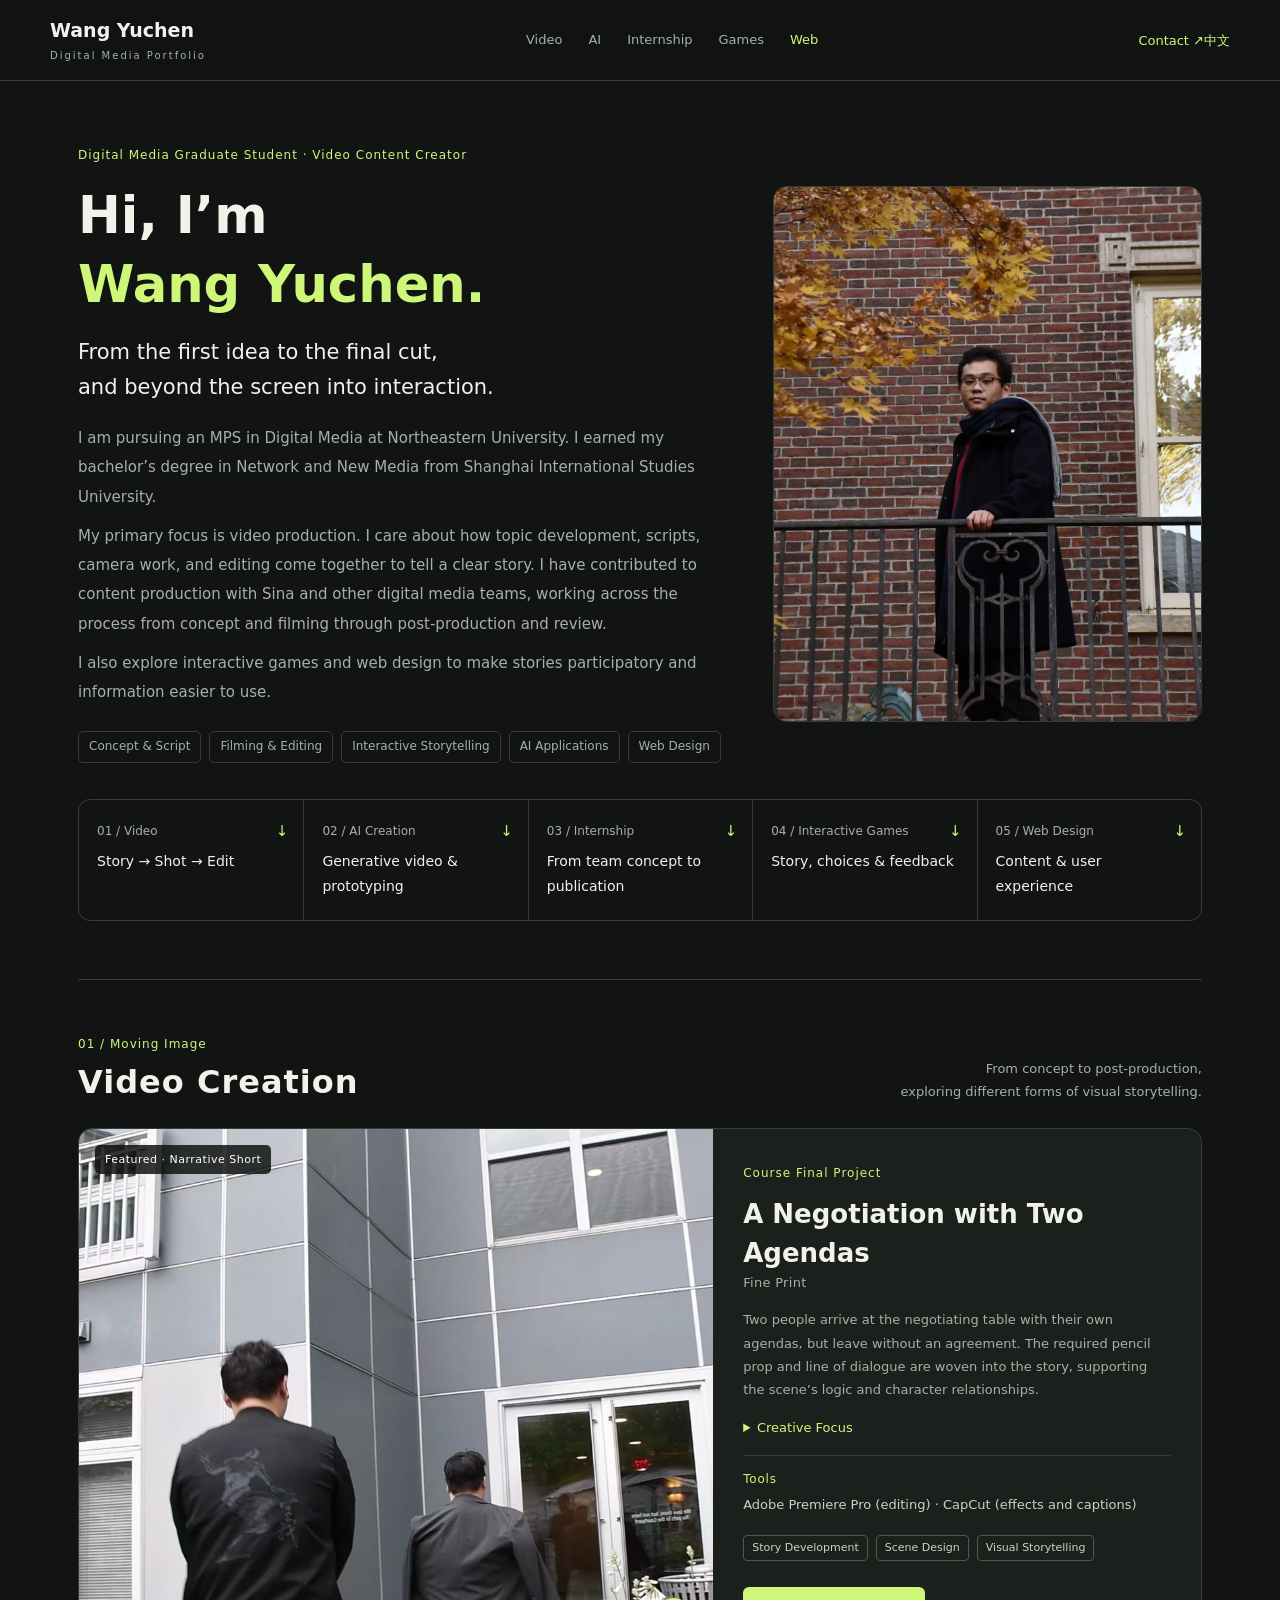
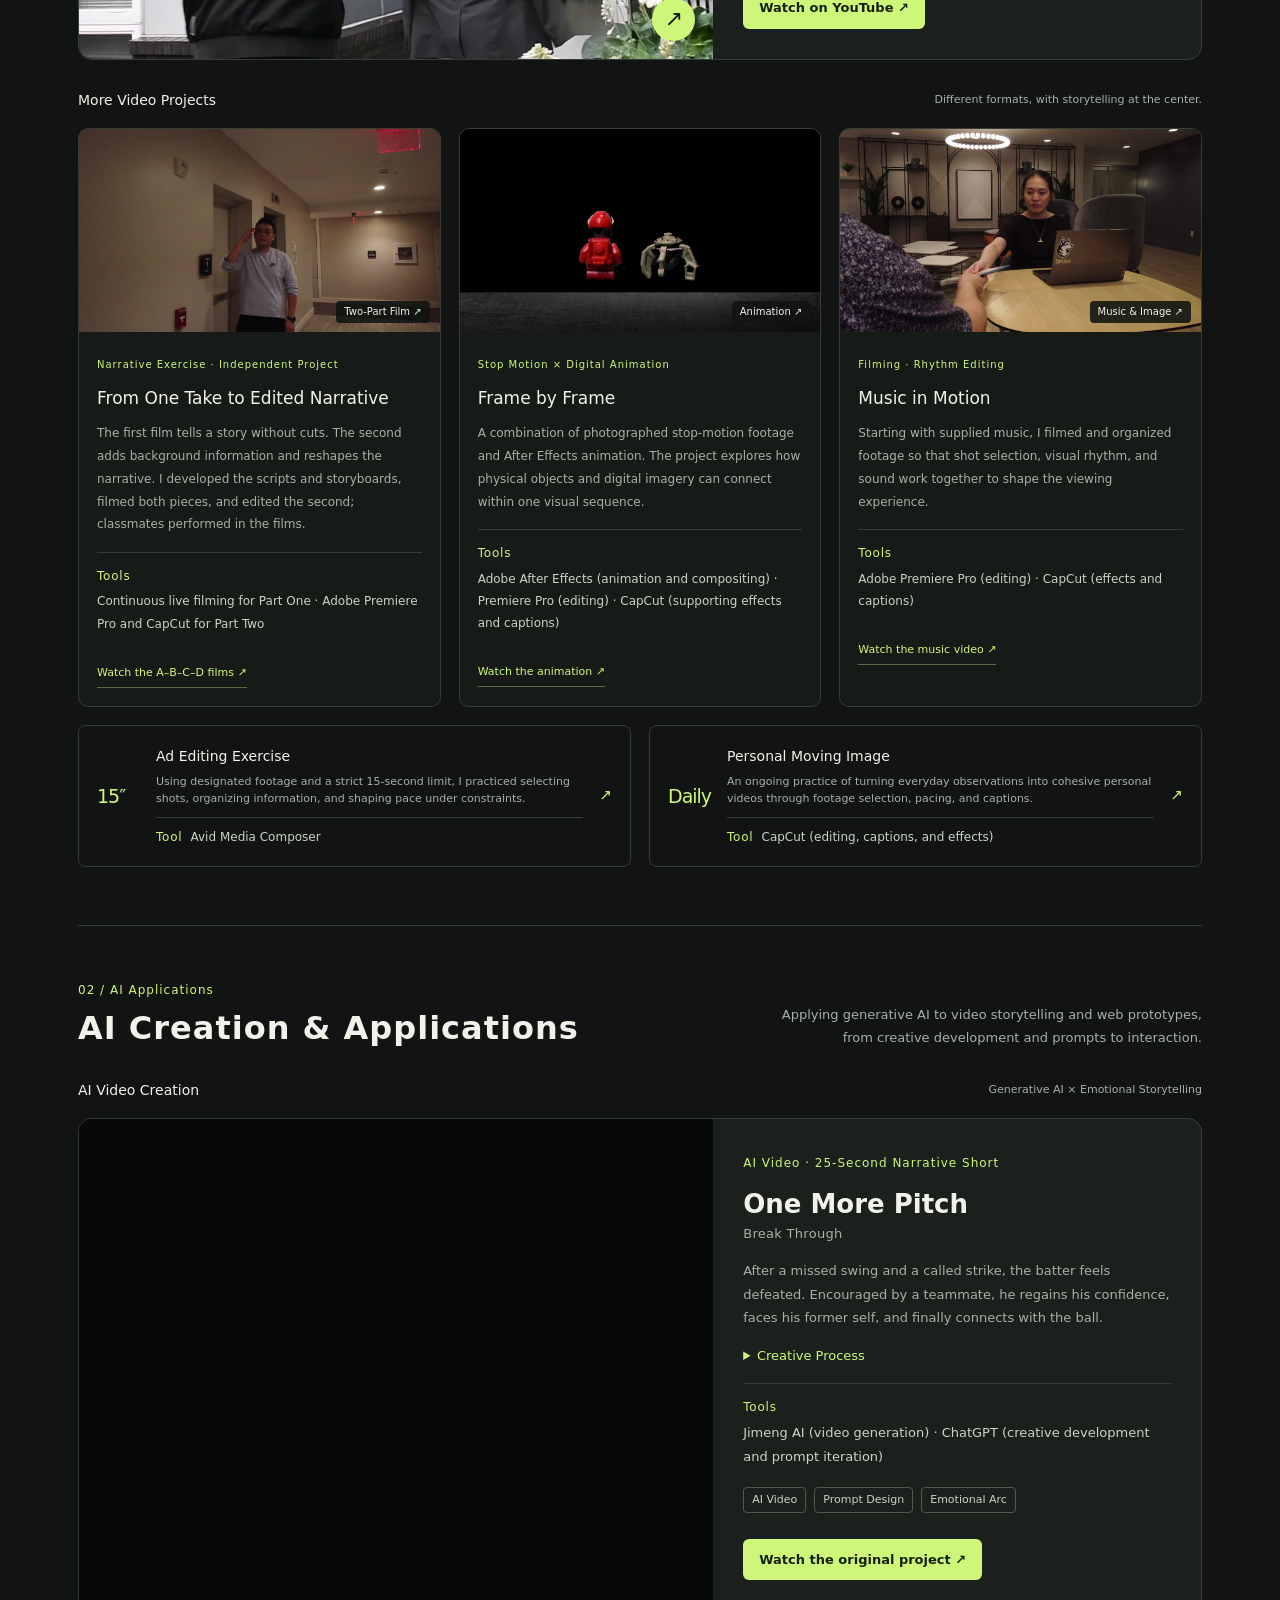
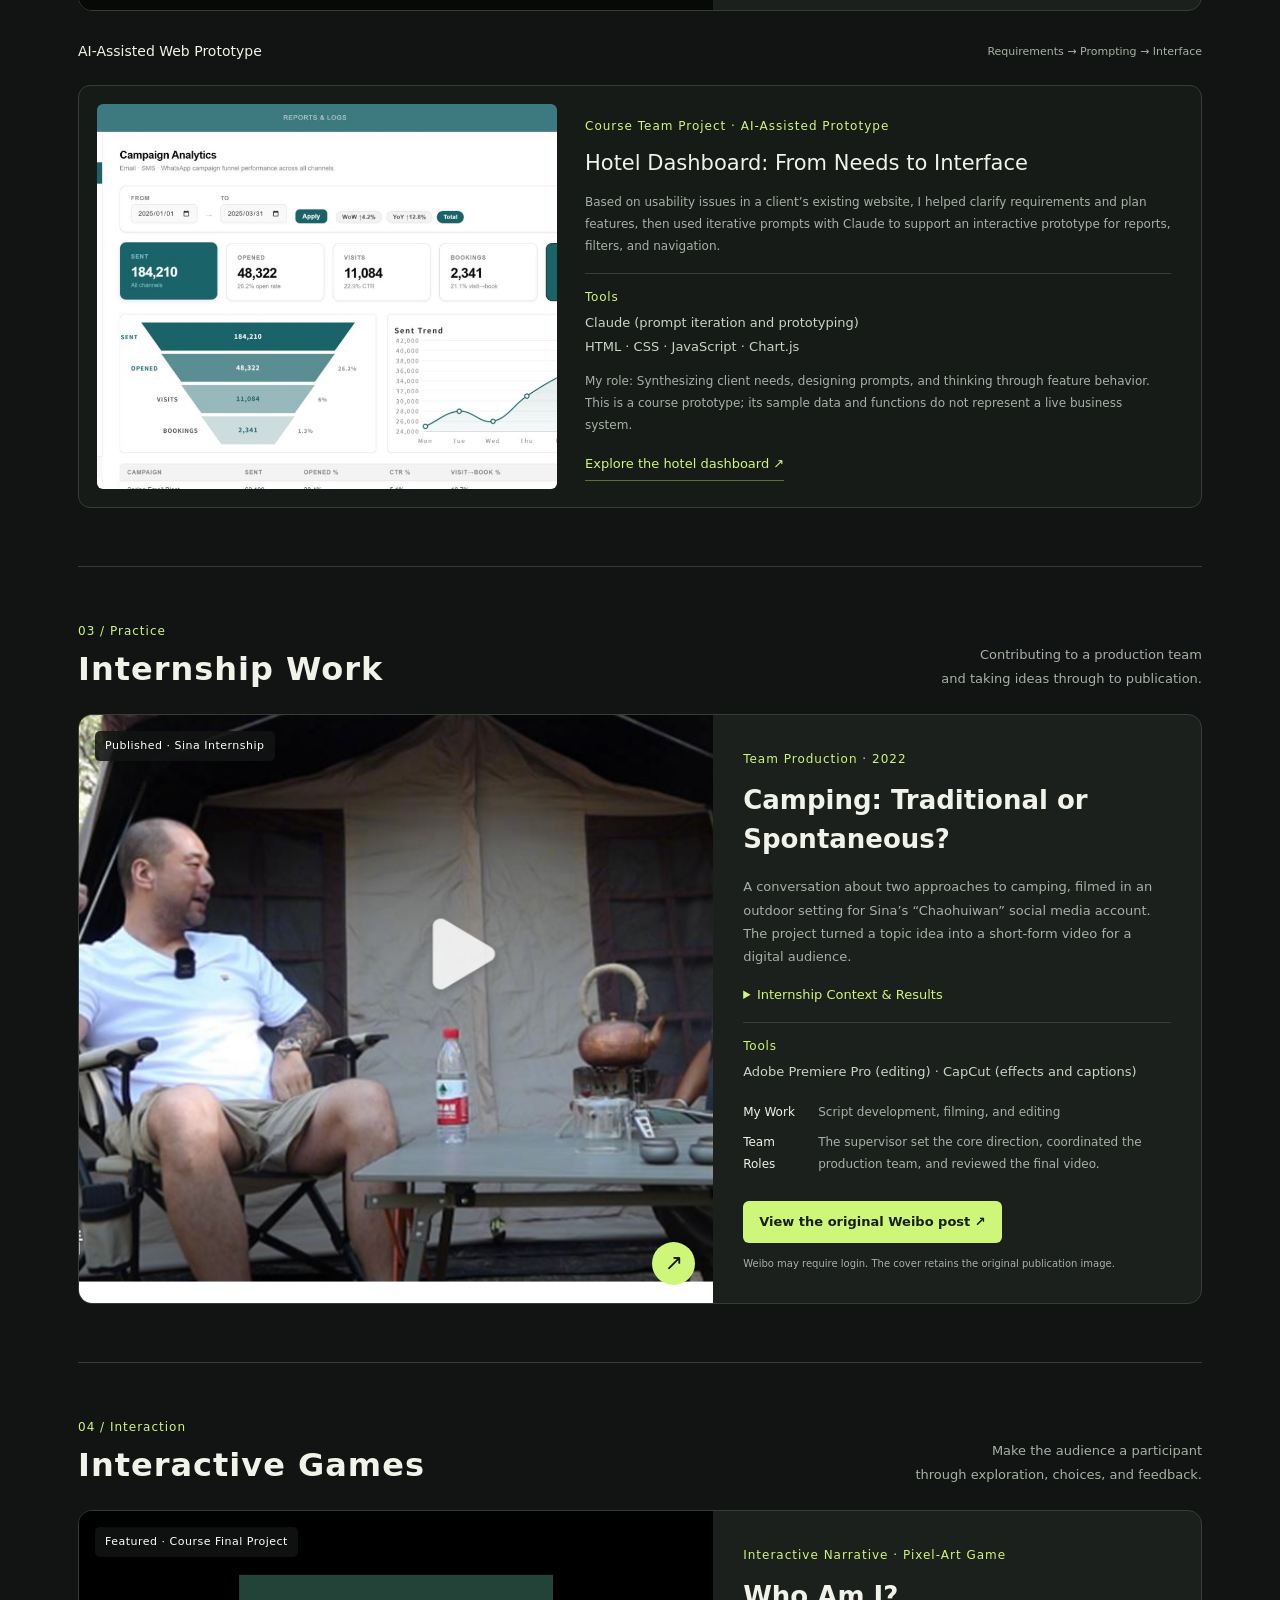
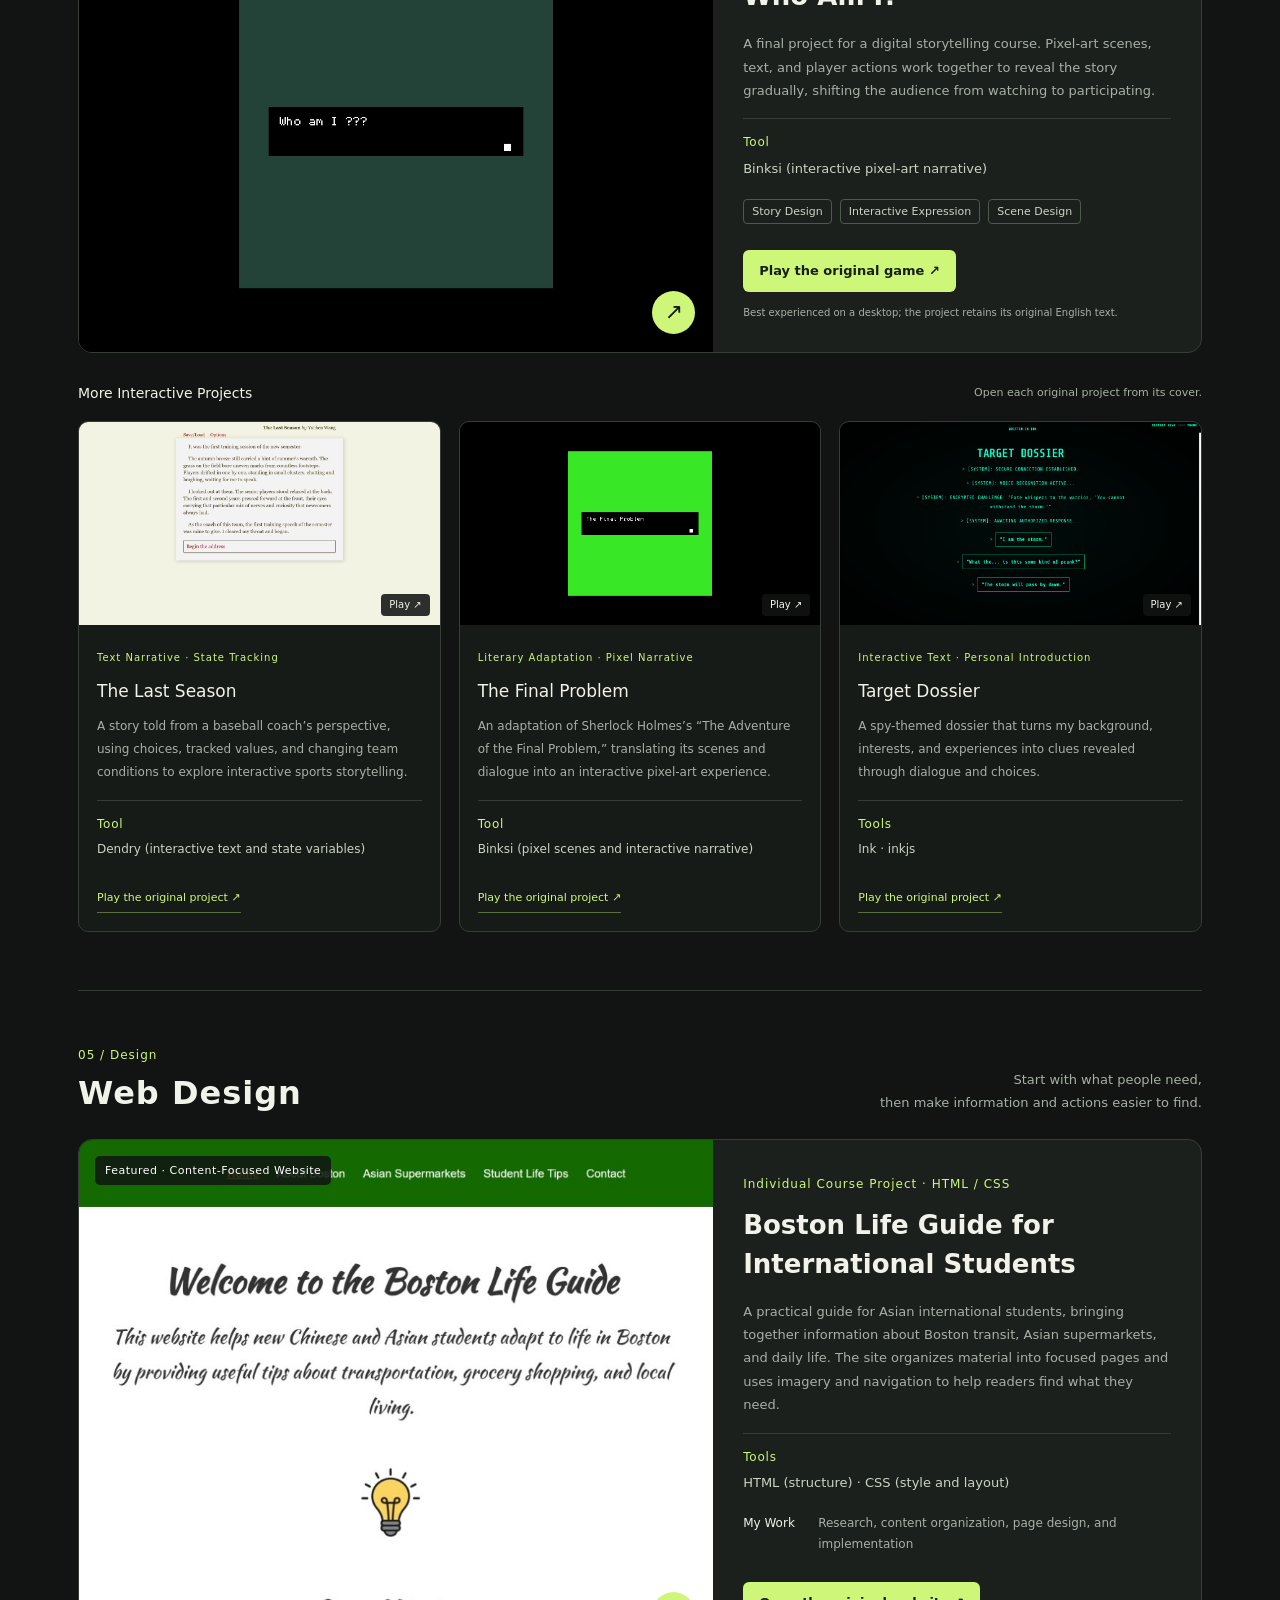
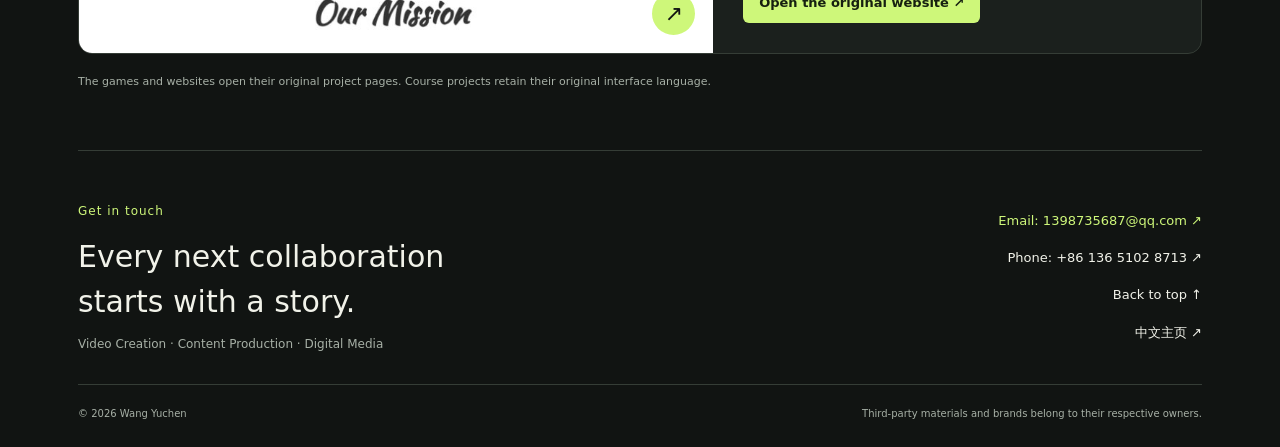
==== en/index.html @ 88386cfd "Add English portfolio page" ====
<!doctype html>
<html lang="en">
<head>
<meta charset="utf-8">
<meta name="viewport" content="width=device-width, initial-scale=1">
<meta name="description" content="Wang Yuchen's digital media portfolio: video storytelling, generative AI, interactive games, and web design.">
<title>Wang Yuchen | Digital Media Portfolio</title>
<link rel="stylesheet" href="../style.css">
<link rel="stylesheet" href="../tools.css">
</head>
<body id="top">
<a class="skip" href="#video">Skip to projects</a>
<header class="nav">
  <a class="brand" href="#top">Wang Yuchen<span>Digital Media Portfolio</span></a>
  <nav aria-label="Project categories">
    <a href="#video">Video</a><a href="#ai">AI</a><a href="#internship">Internship</a><a href="#games">Games</a><a href="#web">Web</a>
  </nav>
  <div><a class="contact-nav" href="#contact">Contact ↗</a><a class="contact-nav" href="../">中文</a></div>
</header>
<main>
<section class="intro" aria-labelledby="intro-title">
  <div class="profile-hero">
    <div class="profile-copy">
      <div class="eyebrow">Digital Media Graduate Student · Video Content Creator</div>
      <h1 id="intro-title">Hi, I’m <span>Wang Yuchen.</span></h1>
      <p class="profile-lead">From the first idea to the final cut,<br>and beyond the screen into interaction.</p>
      <div class="profile-bio">
        <p>I am pursuing an MPS in Digital Media at Northeastern University. I earned my bachelor’s degree in Network and New Media from Shanghai International Studies University.</p>
        <p>My primary focus is video production. I care about how topic development, scripts, camera work, and editing come together to tell a clear story. I have contributed to content production with Sina and other digital media teams, working across the process from concept and filming through post-production and review.</p>
        <p>I also explore interactive games and web design to make stories participatory and information easier to use.</p>
      </div>
      <div class="profile-skills"><span>Concept &amp; Script</span><span>Filming &amp; Editing</span><span>Interactive Storytelling</span><span>AI Applications</span><span>Web Design</span></div>
    </div>
    <figure class="profile-photo"><img src="../assets/wang-yuchen-portrait.jpg" width="1440" height="1440" alt="Wang Yuchen outdoors beside a brick wall in autumn"></figure>
  </div>
  <div class="directory">
    <a href="#video"><span>01 / Video</span><strong>Story → Shot → Edit</strong><i>↓</i></a>
    <a href="#ai"><span>02 / AI Creation</span><strong>Generative video &amp; prototyping</strong><i>↓</i></a>
    <a href="#internship"><span>03 / Internship</span><strong>From team concept to publication</strong><i>↓</i></a>
    <a href="#games"><span>04 / Interactive Games</span><strong>Story, choices &amp; feedback</strong><i>↓</i></a>
    <a href="#web"><span>05 / Web Design</span><strong>Content &amp; user experience</strong><i>↓</i></a>
  </div>
</section>

<section class="work-section" id="video">
  <div class="section-head"><div><span class="section-index">01 / Moving Image</span><h2>Video Creation</h2></div><p>From concept to post-production,<br>exploring different forms of visual storytelling.</p></div>
  <article class="feature">
    <a class="visual" href="https://youtu.be/9y6JPsbZm8c?si=Wu_DqsaK66IeLT4Q" target="_blank" rel="noopener"><img src="../assets/fine-print.jpg" alt="A frame from the narrative short Fine Print"><span class="image-label">Featured · Narrative Short</span><span class="play" aria-hidden="true">↗</span></a>
    <div class="feature-copy"><span class="meta">Course Final Project</span><h3>A Negotiation with Two Agendas<span class="original">Fine Print</span></h3>
      <p>Two people arrive at the negotiating table with their own agendas, but leave without an agreement. The required pencil prop and line of dialogue are woven into the story, supporting the scene’s logic and character relationships.</p>
      <details class="project-detail"><summary>Creative Focus</summary><p>I built the story around a failed negotiation, shaping the characters’ motivations, dialogue, and required prop into one coherent scene.</p></details>
      <div class="project-tools"><strong>Tools</strong>Adobe Premiere Pro (editing) · CapCut (effects and captions)</div>
      <div class="tags"><span>Story Development</span><span>Scene Design</span><span>Visual Storytelling</span></div>
      <a class="button" href="https://youtu.be/9y6JPsbZm8c?si=Wu_DqsaK66IeLT4Q" target="_blank" rel="noopener">Watch on YouTube ↗</a>
    </div>
  </article>
  <div class="subhead"><h3>More Video Projects</h3><span>Different formats, with storytelling at the center.</span></div>
  <div class="card-grid video-grid">
    <article class="card"><a class="thumb" href="https://youtu.be/GiXpxAjvWr8?si=s5YDaxItDL8DMtV1" target="_blank" rel="noopener"><img loading="lazy" src="../assets/abcd.jpg" alt="A frame from the A–B–C–D short films"><span>Two-Part Film ↗</span></a><div class="card-copy"><span class="meta">Narrative Exercise · Independent Project</span><h3>From One Take to Edited Narrative</h3><p>The first film tells a story without cuts. The second adds background information and reshapes the narrative. I developed the scripts and storyboards, filmed both pieces, and edited the second; classmates performed in the films.</p><div class="project-tools"><strong>Tools</strong>Continuous live filming for Part One · Adobe Premiere Pro and CapCut for Part Two</div><a class="text-link" href="https://youtu.be/GiXpxAjvWr8?si=s5YDaxItDL8DMtV1" target="_blank" rel="noopener">Watch the A–B–C–D films ↗</a></div></article>
    <article class="card"><a class="thumb" href="https://youtu.be/0epHSeztcYo?si=6QbxUCuanBIM0LGR" target="_blank" rel="noopener"><img loading="lazy" src="../assets/frame-by-frame.jpg" alt="A frame from a stop-motion and digital animation project"><span>Animation ↗</span></a><div class="card-copy"><span class="meta">Stop Motion × Digital Animation</span><h3>Frame by Frame</h3><p>A combination of photographed stop-motion footage and After Effects animation. The project explores how physical objects and digital imagery can connect within one visual sequence.</p><div class="project-tools"><strong>Tools</strong>Adobe After Effects (animation and compositing) · Premiere Pro (editing) · CapCut (supporting effects and captions)</div><a class="text-link" href="https://youtu.be/0epHSeztcYo?si=6QbxUCuanBIM0LGR" target="_blank" rel="noopener">Watch the animation ↗</a></div></article>
    <article class="card"><a class="thumb" href="https://youtu.be/uwPdTXovE3Y?si=zAtLBmvm9NJxWES7" target="_blank" rel="noopener"><img loading="lazy" src="../assets/music-in-motion.jpg" alt="A frame from a music and moving-image course project"><span>Music &amp; Image ↗</span></a><div class="card-copy"><span class="meta">Filming · Rhythm Editing</span><h3>Music in Motion</h3><p>Starting with supplied music, I filmed and organized footage so that shot selection, visual rhythm, and sound work together to shape the viewing experience.</p><div class="project-tools"><strong>Tools</strong>Adobe Premiere Pro (editing) · CapCut (effects and captions)</div><a class="text-link" href="https://youtu.be/uwPdTXovE3Y?si=zAtLBmvm9NJxWES7" target="_blank" rel="noopener">Watch the music video ↗</a></div></article>
  </div>
  <div class="compact-grid">
    <a class="compact" href="https://youtu.be/4ffueyLjSwk?si=00q3NKHkeXGrIh8-" target="_blank" rel="noopener"><span class="mini-number">15″</span><div><h3>Ad Editing Exercise</h3><p>Using designated footage and a strict 15-second limit, I practiced selecting shots, organizing information, and shaping pace under constraints.</p><div class="project-tools"><strong>Tool</strong>Avid Media Composer</div></div><span>↗</span></a>
    <a class="compact" href="https://youtu.be/BteLZBviTbg?si=z2lXS-XuiGzznnN7" target="_blank" rel="noopener"><span class="mini-number">Daily</span><div><h3>Personal Moving Image</h3><p>An ongoing practice of turning everyday observations into cohesive personal videos through footage selection, pacing, and captions.</p><div class="project-tools"><strong>Tool</strong>CapCut (editing, captions, and effects)</div></div><span>↗</span></a>
  </div>
</section>

<section class="work-section" id="ai"><div class="section-head"><div><span class="section-index">02 / AI Applications</span><h2>AI Creation &amp; Applications</h2></div><p>Applying generative AI to video storytelling and web prototypes,<br>from creative development and prompts to interaction.</p></div>
  <div class="subhead ai-section-title"><h3>AI Video Creation</h3><span>Generative AI × Emotional Storytelling</span></div>
  <article class="feature ai-feature"><div class="visual ai-video-shell"><iframe src="https://player.bilibili.com/player.html?bvid=BV1qDJ66FEb6&amp;page=1&amp;autoplay=0" title="One More Pitch — AI-generated baseball short" loading="lazy" allow="accelerometer; autoplay; clipboard-write; encrypted-media; gyroscope; picture-in-picture; web-share" allowfullscreen referrerpolicy="strict-origin-when-cross-origin"></iframe></div>
    <div class="feature-copy"><span class="meta">AI Video · 25-Second Narrative Short</span><h3>One More Pitch<span class="original">Break Through</span></h3><p>After a missed swing and a called strike, the batter feels defeated. Encouraged by a teammate, he regains his confidence, faces his former self, and finally connects with the ball.</p>
      <details class="project-detail"><summary>Creative Process</summary><p>I established the emotional arc—failure, disappointment, encouragement, facing the past, and trying again—then iterated on prompts to make the emotional shift and final action clear within 25 seconds.</p></details>
      <div class="project-tools"><strong>Tools</strong>Jimeng AI (video generation) · ChatGPT (creative development and prompt iteration)</div><div class="tags"><span>AI Video</span><span>Prompt Design</span><span>Emotional Arc</span></div><a class="button" href="https://www.bilibili.com/video/BV1qDJ66FEb6" target="_blank" rel="noopener">Watch the original project ↗</a>
    </div>
  </article>
  <div class="subhead ai-subhead"><h3>AI-Assisted Web Prototype</h3><span>Requirements → Prompting → Interface</span></div>
  <article class="secondary-feature"><a class="visual" href="../web/hotel/index.html" target="_blank" rel="noopener"><img loading="lazy" src="../assets/hotel.png" alt="Interactive hotel back-office dashboard prototype"></a><div><span class="meta">Course Team Project · AI-Assisted Prototype</span><h3>Hotel Dashboard: From Needs to Interface</h3><p>Based on usability issues in a client’s existing website, I helped clarify requirements and plan features, then used iterative prompts with Claude to support an interactive prototype for reports, filters, and navigation.</p><div class="project-tools"><strong>Tools</strong>Claude (prompt iteration and prototyping)<br>HTML · CSS · JavaScript · Chart.js</div><p class="responsibility">My role: Synthesizing client needs, designing prompts, and thinking through feature behavior.<br>This is a course prototype; its sample data and functions do not represent a live business system.</p><a class="text-link" href="../web/hotel/index.html" target="_blank" rel="noopener">Explore the hotel dashboard ↗</a></div></article>
</section>

<section class="work-section" id="internship"><div class="section-head"><div><span class="section-index">03 / Practice</span><h2>Internship Work</h2></div><p>Contributing to a production team<br>and taking ideas through to publication.</p></div>
  <article class="feature internship-feature"><a class="visual camping" href="https://weibo.com/7752851920/M7uFdnT9X" target="_blank" rel="noopener"><img loading="lazy" src="../assets/camping-publication.png" alt="Publication screenshot from the Chaohuiwan camping video"><span class="image-label">Published · Sina Internship</span><span class="play" aria-hidden="true">↗</span></a>
    <div class="feature-copy"><span class="meta">Team Production · 2022</span><h3>Camping: Traditional or Spontaneous?</h3><p>A conversation about two approaches to camping, filmed in an outdoor setting for Sina’s “Chaohuiwan” social media account. The project turned a topic idea into a short-form video for a digital audience.</p>
      <details class="project-detail"><summary>Internship Context &amp; Results</summary><p>During my internship with Sina Mobile’s Product Operations team, I took part in scripting, filming, editing, and supervisor review. The original publication screenshot showed approximately 592,000 views at the time.</p></details>
      <div class="project-tools"><strong>Tools</strong>Adobe Premiere Pro (editing) · CapCut (effects and captions)</div>
      <dl class="roles"><div><dt>My Work</dt><dd>Script development, filming, and editing</dd></div><div><dt>Team Roles</dt><dd>The supervisor set the core direction, coordinated the production team, and reviewed the final video.</dd></div></dl>
      <a class="button" href="https://weibo.com/7752851920/M7uFdnT9X" target="_blank" rel="noopener">View the original Weibo post ↗</a><small>Weibo may require login. The cover retains the original publication image.</small>
    </div>
  </article>
</section>

<section class="work-section" id="games"><div class="section-head"><div><span class="section-index">04 / Interaction</span><h2>Interactive Games</h2></div><p>Make the audience a participant<br>through exploration, choices, and feedback.</p></div>
  <article class="feature"><a class="visual game-cover" href="../games/who-am-i/index.html" target="_blank" rel="noopener"><img loading="lazy" src="../assets/who-am-i.png" alt="Opening scene from the Who Am I pixel-art narrative game"><span class="image-label">Featured · Course Final Project</span><span class="play" aria-hidden="true">↗</span></a>
    <div class="feature-copy"><span class="meta">Interactive Narrative · Pixel-Art Game</span><h3>Who Am I?</h3><p>A final project for a digital storytelling course. Pixel-art scenes, text, and player actions work together to reveal the story gradually, shifting the audience from watching to participating.</p><div class="project-tools"><strong>Tool</strong>Binksi (interactive pixel-art narrative)</div><div class="tags"><span>Story Design</span><span>Interactive Expression</span><span>Scene Design</span></div><a class="button" href="../games/who-am-i/index.html" target="_blank" rel="noopener">Play the original game ↗</a><small>Best experienced on a desktop; the project retains its original English text.</small></div>
  </article>
  <div class="subhead"><h3>More Interactive Projects</h3><span>Open each original project from its cover.</span></div>
  <div class="card-grid">
    <article class="card"><a class="thumb" href="../games/the-last-season/index.html" target="_blank" rel="noopener"><img loading="lazy" src="../assets/last-season.png" alt="A scene from The Last Season text narrative"><span>Play ↗</span></a><div class="card-copy"><span class="meta">Text Narrative · State Tracking</span><h3>The Last Season</h3><p>A story told from a baseball coach’s perspective, using choices, tracked values, and changing team conditions to explore interactive sports storytelling.</p><div class="project-tools"><strong>Tool</strong>Dendry (interactive text and state variables)</div><a class="text-link" href="../games/the-last-season/index.html" target="_blank" rel="noopener">Play the original project ↗</a></div></article>
    <article class="card"><a class="thumb" href="../games/the-final-problem/index.html" target="_blank" rel="noopener"><img loading="lazy" src="../assets/final-problem.png" alt="Opening scene from The Final Problem adaptation"><span>Play ↗</span></a><div class="card-copy"><span class="meta">Literary Adaptation · Pixel Narrative</span><h3>The Final Problem</h3><p>An adaptation of Sherlock Holmes’s “The Adventure of the Final Problem,” translating its scenes and dialogue into an interactive pixel-art experience.</p><div class="project-tools"><strong>Tool</strong>Binksi (pixel scenes and interactive narrative)</div><a class="text-link" href="../games/the-final-problem/index.html" target="_blank" rel="noopener">Play the original project ↗</a></div></article>
    <article class="card"><a class="thumb" href="../games/target-dossier/index.html" target="_blank" rel="noopener"><img loading="lazy" src="../assets/target-dossier.png" alt="Choice screen from the Target Dossier spy game"><span>Play ↗</span></a><div class="card-copy"><span class="meta">Interactive Text · Personal Introduction</span><h3>Target Dossier</h3><p>A spy-themed dossier that turns my background, interests, and experiences into clues revealed through dialogue and choices.</p><div class="project-tools"><strong>Tools</strong>Ink · inkjs</div><a class="text-link" href="../games/target-dossier/index.html" target="_blank" rel="noopener">Play the original project ↗</a></div></article>
  </div>
</section>

<section class="work-section" id="web"><div class="section-head"><div><span class="section-index">05 / Design</span><h2>Web Design</h2></div><p>Start with what people need,<br>then make information and actions easier to find.</p></div>
  <article class="feature"><a class="visual" href="../web/boston/html/index.html" target="_blank" rel="noopener"><img loading="lazy" src="../assets/boston.png" alt="Homepage of the Boston Life Guide for international students"><span class="image-label">Featured · Content-Focused Website</span><span class="play" aria-hidden="true">↗</span></a>
    <div class="feature-copy"><span class="meta">Individual Course Project · HTML / CSS</span><h3>Boston Life Guide for International Students</h3><p>A practical guide for Asian international students, bringing together information about Boston transit, Asian supermarkets, and daily life. The site organizes material into focused pages and uses imagery and navigation to help readers find what they need.</p><div class="project-tools"><strong>Tools</strong>HTML (structure) · CSS (style and layout)</div><dl class="roles"><div><dt>My Work</dt><dd>Research, content organization, page design, and implementation</dd></div></dl><a class="button" href="../web/boston/html/index.html" target="_blank" rel="noopener">Open the original website ↗</a></div>
  </article>
  <p class="section-note">The games and websites open their original project pages. Course projects retain their original interface language.</p>
</section>

<footer id="contact"><div><span class="section-index">Get in touch</span><h2>Every next collaboration<br>starts with a story.</h2><p>Video Creation · Content Production · Digital Media</p></div>
  <div class="footer-links"><a href="mailto:1398735687@qq.com">Email: 1398735687@qq.com ↗</a><a href="tel:+8613651028713">Phone: +86 136 5102 8713 ↗</a><a href="#top">Back to top ↑</a><a href="../">中文主页 ↗</a></div>
  <div class="footer-bottom"><span>© 2026 Wang Yuchen</span><span>Third-party materials and brands belong to their respective owners.</span></div>
</footer>
</main>
<script src="../app.js"></script>
</body>
</html>
---- style.css ----
:root{--bg:#111412;--panel:#1b201d;--line:#353d36;--ink:#f1f2e9;--muted:#a7b0a6;--accent:#cef77a;--max:1180px}*{box-sizing:border-box}html{scroll-behavior:smooth;scroll-padding-top:100px}body{margin:0;background:var(--bg);color:var(--ink);font-family:"Microsoft YaHei","PingFang SC",system-ui,sans-serif;font-size:15px;line-height:1.8}a{color:inherit;text-decoration:none}button,a{-webkit-tap-highlight-color:transparent}a:focus-visible{outline:3px solid var(--accent);outline-offset:6px}img{display:block;width:100%;height:100%;object-fit:cover}p,h1,h2,h3{margin:0}p{color:var(--muted)}.nav{position:sticky;top:0;z-index:20;display:flex;align-items:center;justify-content:space-between;gap:24px;padding:18px max(28px,calc((100vw - var(--max))/2));background:#111412f5;border-bottom:1px solid var(--line);backdrop-filter:blur(16px)}.brand{font-weight:750;line-height:1.35;font-size:19px;white-space:nowrap}.brand span{display:block;font-size:10px;color:var(--muted);letter-spacing:2px;font-weight:400;margin-top:5px}.nav nav{display:flex;gap:26px;font-size:13px}.nav nav a{color:var(--muted);position:relative}.nav nav a:hover,.nav nav a.active{color:var(--accent)}.contact-nav{font-size:13px;color:var(--accent)}main{max-width:var(--max);margin:auto;padding:0 28px}.intro{padding:64px 0 58px}.eyebrow,.section-index,.meta{font-size:12px;letter-spacing:1px;color:var(--accent)}.dot{display:inline-block;width:7px;height:7px;background:var(--accent);border-radius:50%;margin-right:8px}.intro h1{font-size:clamp(36px,4.8vw,62px);font-weight:550;line-height:1.3;letter-spacing:-2px;margin:20px 0 25px}.intro h1 span{color:var(--accent)}.intro-bottom{display:flex;justify-content:space-between;align-items:end;gap:24px}.intro-bottom p{font-size:14px}.text-link{display:inline-block;font-size:13px;color:var(--accent);border-bottom:1px solid #cef77a60;padding:4px 0;transition:color .2s}.text-link:hover{color:#fff}.directory{display:grid;grid-template-columns:repeat(5,1fr);border:1px solid var(--line);border-radius:12px;margin-top:36px;overflow:hidden}.directory a{position:relative;padding:21px 18px;transition:background .25s}.directory a+a{border-left:1px solid var(--line)}.directory a:hover{background:var(--panel)}.directory span{display:block;font-size:12px;color:var(--muted)}.directory strong{font-size:14px;font-weight:500;display:block;margin-top:6px}.directory i{position:absolute;right:15px;top:18px;color:var(--accent);font-style:normal}.work-section{border-top:1px solid var(--line);padding:50px 0 58px;scroll-margin-top:22px}.section-head{display:flex;align-items:end;justify-content:space-between;gap:24px;margin-bottom:24px}.section-head h2{font-size:32px;font-weight:550;letter-spacing:1px;line-height:1.3;margin-top:5px}.section-head p{font-size:13px;text-align:right}.feature{display:grid;grid-template-columns:1.3fr 1fr;border:1px solid var(--line);background:var(--panel);border-radius:14px;overflow:hidden}.visual{position:relative;display:block;overflow:hidden;min-height:300px;background:#090b09}.visual img{transition:transform .55s;position:absolute;inset:0}.visual:hover img,.thumb:hover img{transform:scale(1.025)}.image-label{position:absolute;top:16px;left:16px;font-size:11px;letter-spacing:.5px;padding:5px 10px;border-radius:5px;background:#111412d9;color:#fff}.play{position:absolute;bottom:18px;right:18px;width:43px;height:43px;border-radius:50%;background:var(--accent);color:var(--bg);display:grid;place-items:center;font-size:22px}.feature-copy{padding:30px;align-self:center}.feature h3{font-size:26px;font-weight:550;line-height:1.5;margin:9px 0 16px}.original{display:block;color:var(--muted);font-size:13px;font-weight:400;letter-spacing:.3px}.feature p{font-size:13px}.tags{display:flex;flex-wrap:wrap;gap:8px;margin:18px 0}.tags span{font-size:11px;border:1px solid #4d594a;border-radius:4px;padding:2px 8px;color:#cad4c5}.button{display:inline-flex;background:var(--accent);color:#162010;font-size:13px;font-weight:600;padding:9px 16px;border-radius:6px;margin-top:8px;transition:background .2s,transform .2s}.button:hover{background:#e0ffac;transform:translateY(-2px)}small{font-size:10px;display:block;color:var(--muted);margin-top:12px}.subhead{display:flex;justify-content:space-between;align-items:center;margin:28px 0 15px}.subhead h3{font-size:14px;font-weight:500}.subhead span{font-size:11px;color:var(--muted)}.card-grid{display:grid;grid-template-columns:repeat(3,1fr);gap:18px}.card{border:1px solid var(--line);border-radius:10px;overflow:hidden;background:#171b18}.thumb{display:block;position:relative;aspect-ratio:16/9;background:#070907;overflow:hidden}.thumb img{transition:transform .5s}.thumb span{position:absolute;bottom:9px;right:10px;background:#111412df;padding:2px 8px;border-radius:4px;font-size:10px}.card-copy{padding:18px}.card h3{font-size:17px;font-weight:500;margin:6px 0 9px}.card p{font-size:12px;line-height:1.9}.card .text-link{font-size:11px;margin-top:12px}.card .meta{font-size:10px}.compact-grid{display:grid;grid-template-columns:1fr 1fr;gap:18px;margin-top:18px}.compact{display:flex;align-items:center;gap:16px;padding:18px;border:1px solid var(--line);border-radius:8px;transition:background .2s}.compact:hover{background:var(--panel)}.compact h3{font-size:14px;font-weight:500}.compact p{font-size:11px;line-height:1.6;margin-top:4px}.compact>span:last-child{margin-left:auto;color:var(--accent)}.mini-number{font-size:19px;color:var(--accent);min-width:43px;letter-spacing:-1px}.roles{font-size:12px;margin:18px 0}.roles div{display:grid;grid-template-columns:65px 1fr;gap:10px;margin:8px 0}.roles dt{color:var(--ink)}.roles dd{margin:0;color:var(--muted)}.camping img{height:215%;top:auto;bottom:0;object-fit:cover;object-position:center bottom}.game-cover img{object-fit:cover}.small{font-size:11px;margin-top:10px}.secondary-feature{display:grid;grid-template-columns:1fr 1.3fr;gap:28px;margin-top:20px;border:1px solid var(--line);border-radius:12px;overflow:hidden;padding:18px;background:#171b18}.secondary-feature .visual{min-height:220px;border-radius:6px}.secondary-feature>div{align-self:center;padding:8px 12px 8px 0}.secondary-feature h3{font-size:21px;margin:6px 0 10px;font-weight:500}.secondary-feature p{font-size:12px}.responsibility{margin:12px 0}.section-note{font-size:11px;margin-top:18px}footer{border-top:1px solid var(--line);display:grid;grid-template-columns:1fr 1fr;padding:46px 0 24px;gap:28px}footer h2{font-size:30px;font-weight:500;line-height:1.5;margin:10px 0}footer p{font-size:12px}.footer-links{display:flex;flex-direction:column;align-items:flex-end;justify-content:center;gap:14px;font-size:13px}.footer-links a:first-child{color:var(--accent)}.footer-bottom{grid-column:1/-1;border-top:1px solid var(--line);padding-top:20px;display:flex;justify-content:space-between;font-size:10px;color:var(--muted)}.skip{position:fixed;left:10px;top:-70px;z-index:50;background:var(--accent);color:#000;padding:8px}.skip:focus{top:10px}.work-section{animation:arrive .6s ease both}@keyframes arrive{from{opacity:.6;transform:translateY(12px)}to{opacity:1;transform:none}}@media(min-width:1500px){main{padding:0}.nav{padding-left:calc((100vw - var(--max))/2);padding-right:calc((100vw - var(--max))/2)}}@media(max-width:850px){.nav{padding:14px 20px;flex-wrap:wrap;gap:12px}.nav nav{order:3;width:100%;justify-content:space-between;gap:10px}.intro{padding-top:38px}.directory{grid-template-columns:1fr 1fr}.directory a:nth-child(3){border-left:0}.directory a:nth-child(n+3){border-top:1px solid var(--line)}.feature{grid-template-columns:1fr 1fr}.feature-copy{padding:22px}.feature h3{font-size:22px}.visual{min-height:310px}.card-grid{gap:12px}.card-copy{padding:14px}.card h3{font-size:15px}.section-head h2{font-size:28px}}@media(max-width:620px){html{scroll-padding-top:128px}main{padding:0 18px}.brand{font-size:17px}.nav nav{font-size:12px}.intro h1{font-size:37px;letter-spacing:-1px}.intro-bottom{align-items:start;flex-direction:column;gap:16px}.intro-bottom p{font-size:12px}.directory{margin-top:25px}.directory a{padding:16px 12px}.directory strong{font-size:11px}.directory span{font-size:10px}.directory i{right:10px;top:12px}.section-head{align-items:start}.section-head p{font-size:10px;max-width:45%;padding-top:8px}.section-head h2{font-size:27px}.work-section{padding:35px 0 40px}.feature{grid-template-columns:1fr}.visual{aspect-ratio:16/10;min-height:0}.feature-copy{padding:23px}.feature h3{font-size:24px}.card-grid{grid-template-columns:1fr}.card{display:grid;grid-template-columns:38% 1fr}.thumb{height:100%;aspect-ratio:auto;min-height:175px}.thumb img{object-fit:cover}.card h3{font-size:15px}.card p{font-size:11px}.card .meta{font-size:9px}.compact-grid{grid-template-columns:1fr;gap:12px}.subhead span{display:none}.secondary-feature{grid-template-columns:1fr;gap:14px;padding:14px}.secondary-feature .visual{min-height:0;aspect-ratio:16/9}.secondary-feature>div{padding:5px}.section-note{font-size:10px}footer{grid-template-columns:1fr}footer h2{font-size:27px}.footer-links{align-items:flex-start}.footer-bottom{flex-direction:column;gap:7px}.camping img{height:215%}}@media(prefers-reduced-motion:reduce){html{scroll-behavior:auto}*,*::before,*::after{animation:none!important;transition:none!important}}

/* Embedded AI video project */
.ai-video-shell iframe{position:absolute;inset:0;width:100%;height:100%;border:0;background:#070907}.ai-section-title{margin-top:28px}.ai-feature .feature-copy{min-width:0}

/* Standalone AI showcase */
.ai-video-shell iframe{position:absolute;inset:0;width:100%;height:100%;border:0;background:#070907}.ai-subhead{margin-top:28px}
---- tools.css ----
.project-tools{margin:16px 0 12px;padding-top:12px;border-top:1px solid var(--line);font-size:13px;line-height:1.85;color:#c9d4c4}.project-tools strong{display:block;color:var(--accent);font-size:12px;font-weight:500;letter-spacing:.8px;margin-bottom:3px}.card .project-tools{font-size:12px}.compact .project-tools{margin:9px 0 0;padding-top:8px;font-size:12px}.compact .project-tools strong{display:inline;margin-right:8px}.project-detail{margin-top:14px}.project-detail summary{color:var(--accent);font-size:13px;cursor:pointer}.project-detail p{margin-top:8px}.footer-links a{overflow-wrap:anywhere}.intro-bottom p{max-width:720px}.intro-bottom{align-items:center}.intro-bottom>.text-link{flex-shrink:0}@media(max-width:620px){.intro-bottom{align-items:flex-start}.card{grid-template-columns:1fr}.thumb{aspect-ratio:16/9;min-height:0}.card .project-tools{font-size:12px}.footer-links{font-size:14px}}
.profile-hero{display:grid;grid-template-columns:minmax(0,1.5fr) minmax(260px,1fr);gap:52px;align-items:center}.profile-copy{min-width:0}.intro .profile-copy h1{font-size:clamp(34px,4vw,52px);letter-spacing:0;margin:14px 0 16px;line-height:1.35}.profile-copy h1 span{display:block}.profile-lead{font-size:21px;line-height:1.65;color:var(--ink);margin-bottom:20px}.profile-bio p{font-size:15px;line-height:1.95;margin-top:10px}.profile-photo{margin:0;aspect-ratio:4/5;overflow:hidden;border-radius:14px;border:1px solid var(--line);background:var(--panel)}.profile-photo img{width:100%;height:100%;object-fit:cover;object-position:50% 45%}.profile-skills{display:flex;flex-wrap:wrap;gap:8px;margin-top:24px}.profile-skills span{border:1px solid var(--line);padding:4px 10px;border-radius:5px;font-size:12px;color:var(--muted)}@media(max-width:850px){.profile-hero{gap:26px;grid-template-columns:1.3fr 1fr}.profile-lead{font-size:18px}.profile-bio p{font-size:14px}}@media(max-width:620px){.profile-hero{grid-template-columns:1fr;gap:24px}.profile-photo{grid-row:1;aspect-ratio:4/3;max-height:290px}.profile-photo img{object-position:50% 36%}.intro .profile-copy h1{font-size:34px}.profile-copy h1 span{display:inline}.profile-bio p{font-size:15px}.profile-skills{margin-top:18px}}
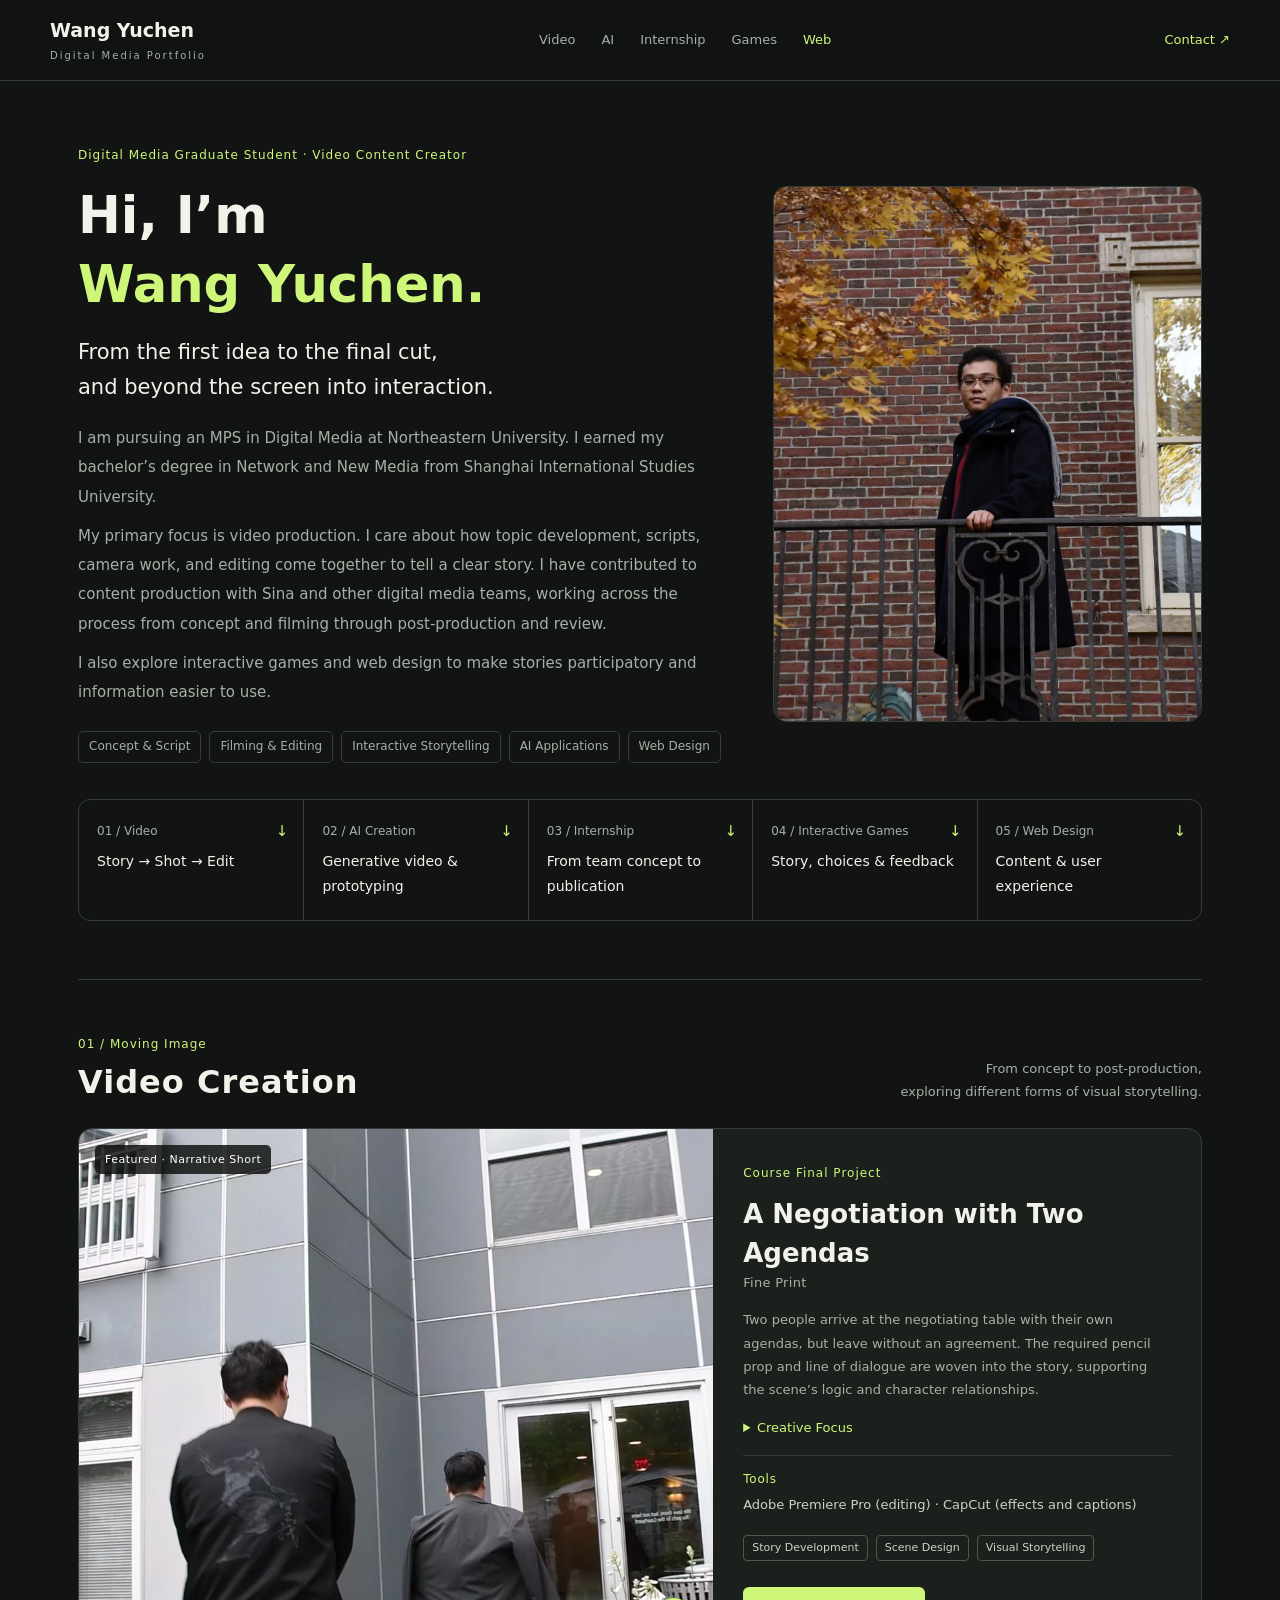
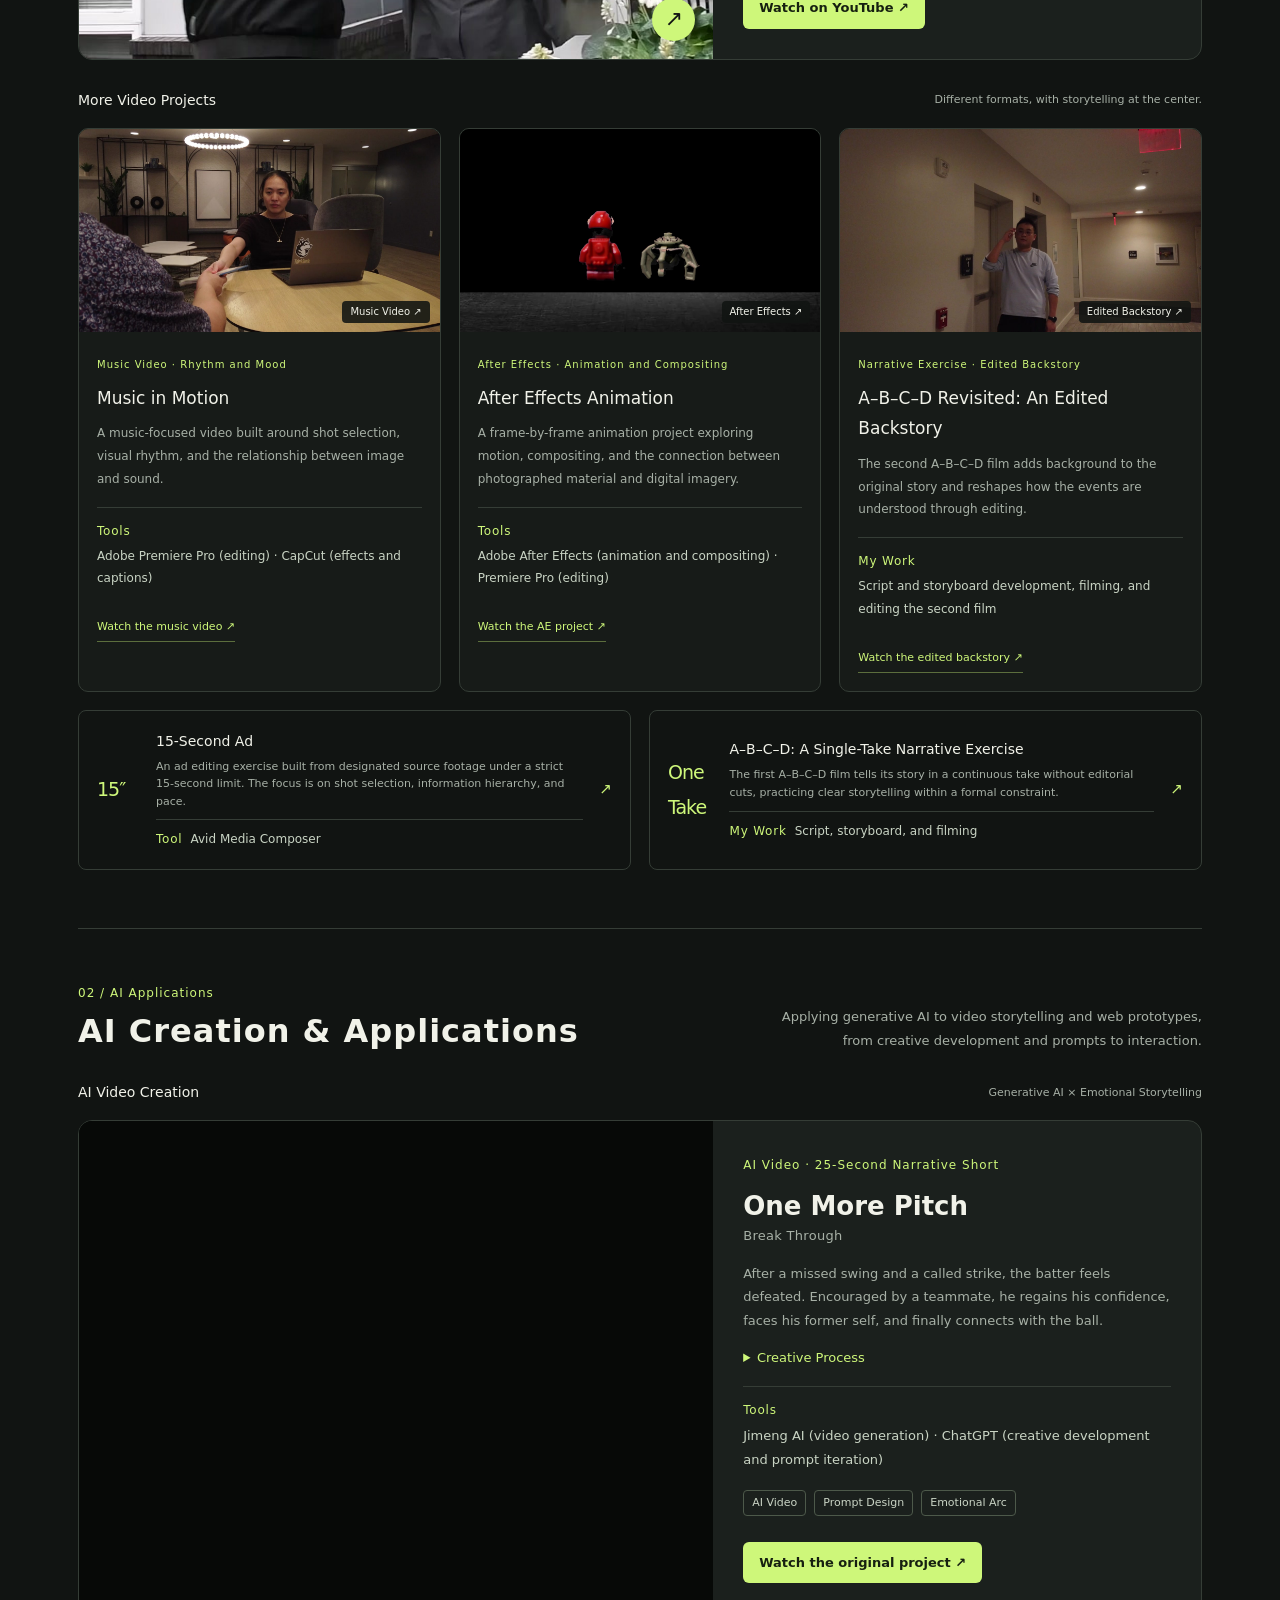
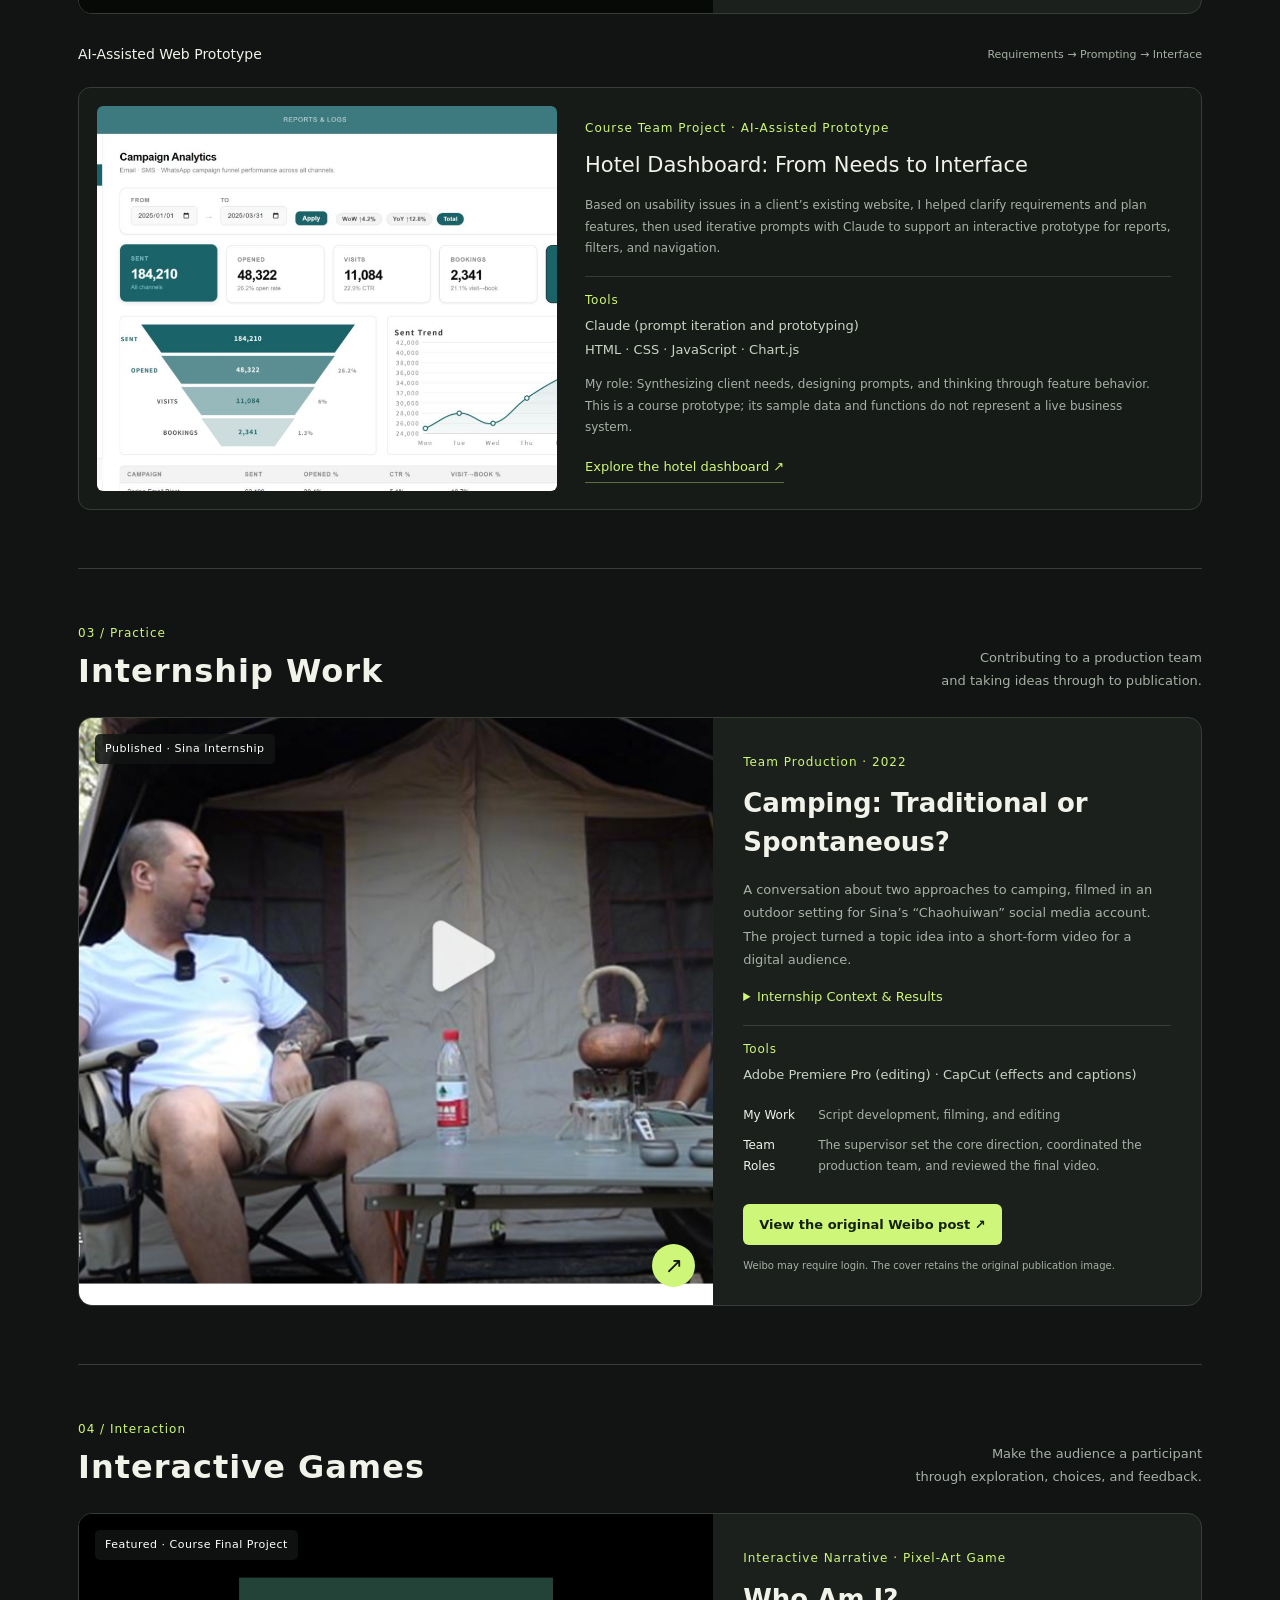
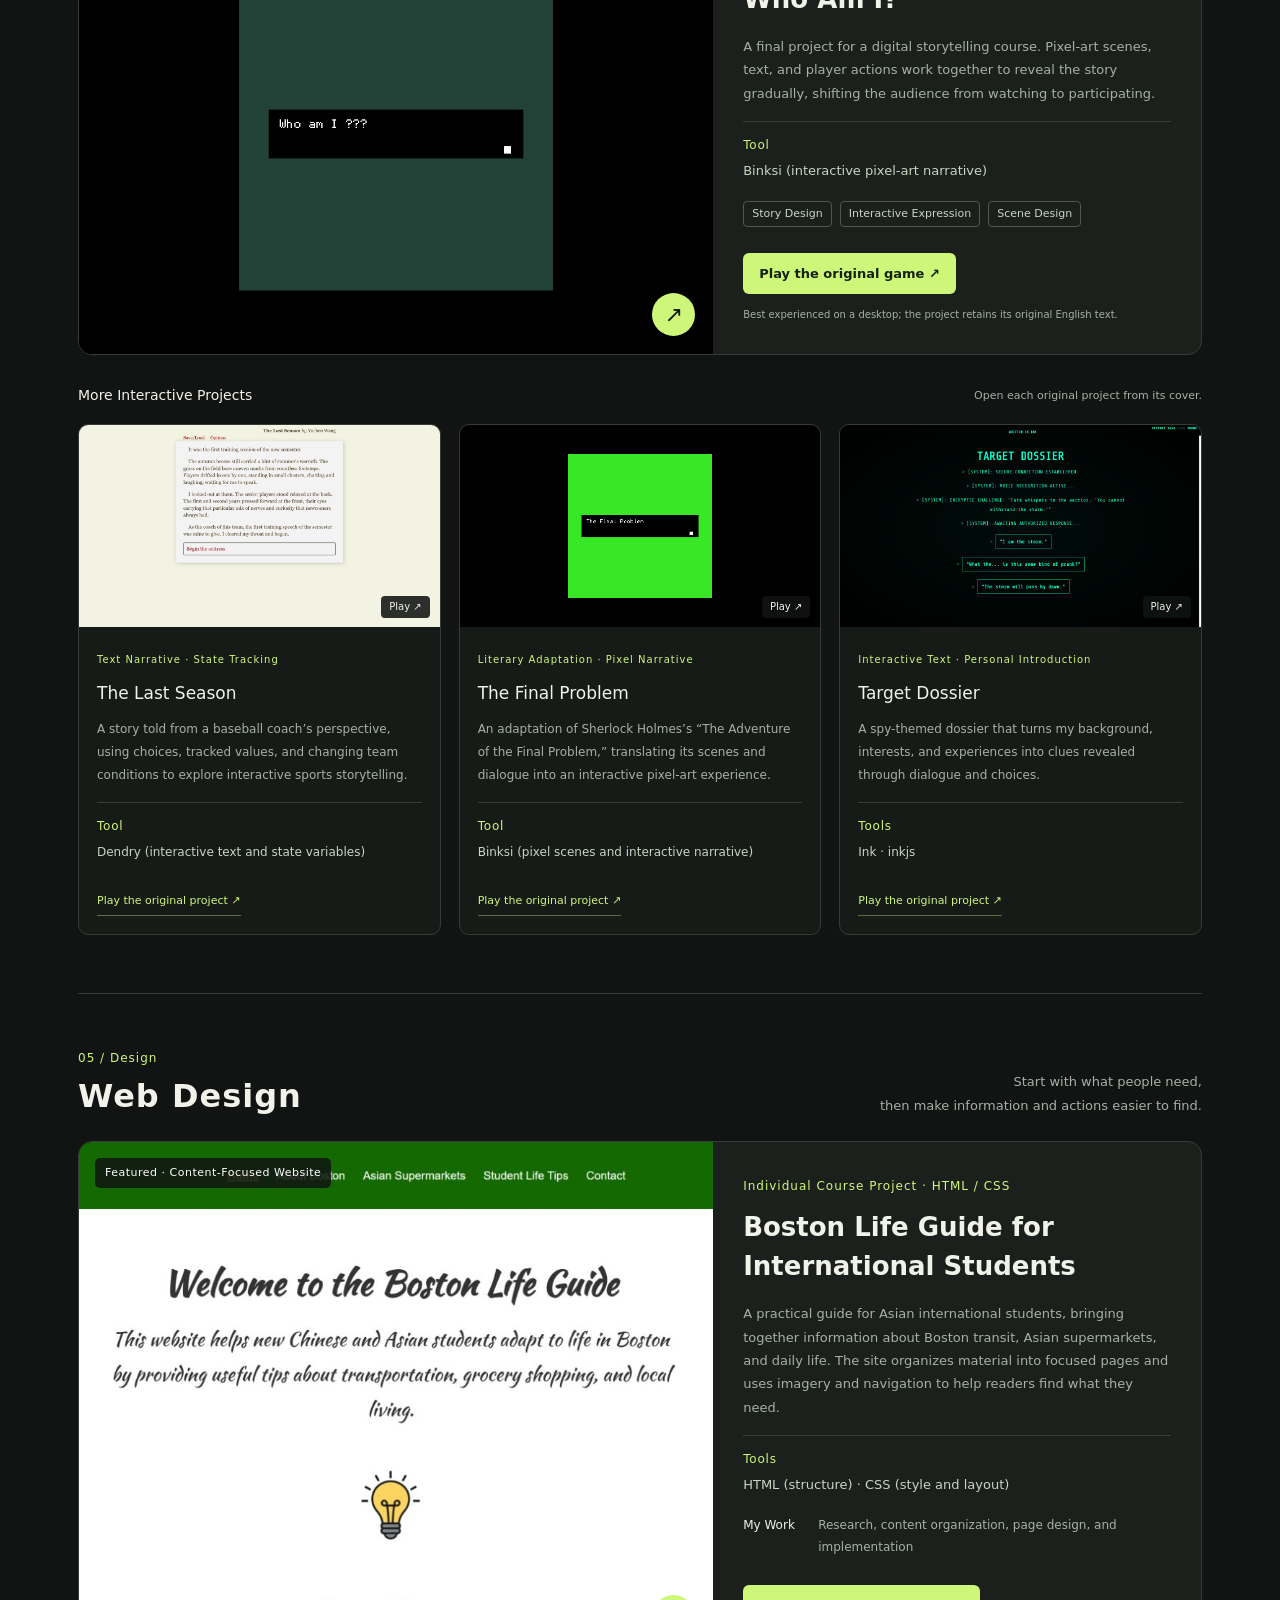
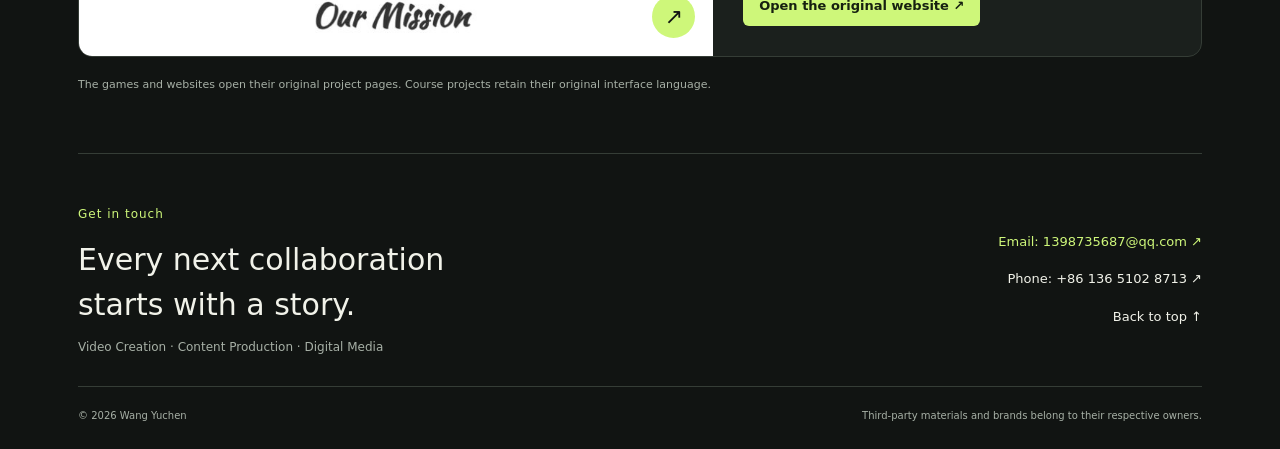
==== commit a9ab02c5: "Correct English portfolio video links and titles" ====
--- a/en/index.html
+++ b/en/index.html
@@ -15,7 +15,7 @@
   <nav aria-label="Project categories">
     <a href="#video">Video</a><a href="#ai">AI</a><a href="#internship">Internship</a><a href="#games">Games</a><a href="#web">Web</a>
   </nav>
-  <div><a class="contact-nav" href="#contact">Contact ↗</a><a class="contact-nav" href="../">中文</a></div>
+  <a class="contact-nav" href="#contact">Contact ↗</a>
 </header>
 <main>
 <section class="intro" aria-labelledby="intro-title">
@@ -45,24 +45,24 @@
 <section class="work-section" id="video">
   <div class="section-head"><div><span class="section-index">01 / Moving Image</span><h2>Video Creation</h2></div><p>From concept to post-production,<br>exploring different forms of visual storytelling.</p></div>
   <article class="feature">
-    <a class="visual" href="https://youtu.be/9y6JPsbZm8c?si=Wu_DqsaK66IeLT4Q" target="_blank" rel="noopener"><img src="../assets/fine-print.jpg" alt="A frame from the narrative short Fine Print"><span class="image-label">Featured · Narrative Short</span><span class="play" aria-hidden="true">↗</span></a>
+    <a class="visual" href="https://youtu.be/0epHSeztcYo?si=g-CccQQHZwF-S6gs" target="_blank" rel="noopener"><img src="../assets/fine-print.jpg" alt="A frame from the narrative short Fine Print"><span class="image-label">Featured · Narrative Short</span><span class="play" aria-hidden="true">↗</span></a>
     <div class="feature-copy"><span class="meta">Course Final Project</span><h3>A Negotiation with Two Agendas<span class="original">Fine Print</span></h3>
       <p>Two people arrive at the negotiating table with their own agendas, but leave without an agreement. The required pencil prop and line of dialogue are woven into the story, supporting the scene’s logic and character relationships.</p>
       <details class="project-detail"><summary>Creative Focus</summary><p>I built the story around a failed negotiation, shaping the characters’ motivations, dialogue, and required prop into one coherent scene.</p></details>
       <div class="project-tools"><strong>Tools</strong>Adobe Premiere Pro (editing) · CapCut (effects and captions)</div>
       <div class="tags"><span>Story Development</span><span>Scene Design</span><span>Visual Storytelling</span></div>
-      <a class="button" href="https://youtu.be/9y6JPsbZm8c?si=Wu_DqsaK66IeLT4Q" target="_blank" rel="noopener">Watch on YouTube ↗</a>
+      <a class="button" href="https://youtu.be/0epHSeztcYo?si=g-CccQQHZwF-S6gs" target="_blank" rel="noopener">Watch on YouTube ↗</a>
     </div>
   </article>
   <div class="subhead"><h3>More Video Projects</h3><span>Different formats, with storytelling at the center.</span></div>
   <div class="card-grid video-grid">
-    <article class="card"><a class="thumb" href="https://youtu.be/GiXpxAjvWr8?si=s5YDaxItDL8DMtV1" target="_blank" rel="noopener"><img loading="lazy" src="../assets/abcd.jpg" alt="A frame from the A–B–C–D short films"><span>Two-Part Film ↗</span></a><div class="card-copy"><span class="meta">Narrative Exercise · Independent Project</span><h3>From One Take to Edited Narrative</h3><p>The first film tells a story without cuts. The second adds background information and reshapes the narrative. I developed the scripts and storyboards, filmed both pieces, and edited the second; classmates performed in the films.</p><div class="project-tools"><strong>Tools</strong>Continuous live filming for Part One · Adobe Premiere Pro and CapCut for Part Two</div><a class="text-link" href="https://youtu.be/GiXpxAjvWr8?si=s5YDaxItDL8DMtV1" target="_blank" rel="noopener">Watch the A–B–C–D films ↗</a></div></article>
-    <article class="card"><a class="thumb" href="https://youtu.be/0epHSeztcYo?si=6QbxUCuanBIM0LGR" target="_blank" rel="noopener"><img loading="lazy" src="../assets/frame-by-frame.jpg" alt="A frame from a stop-motion and digital animation project"><span>Animation ↗</span></a><div class="card-copy"><span class="meta">Stop Motion × Digital Animation</span><h3>Frame by Frame</h3><p>A combination of photographed stop-motion footage and After Effects animation. The project explores how physical objects and digital imagery can connect within one visual sequence.</p><div class="project-tools"><strong>Tools</strong>Adobe After Effects (animation and compositing) · Premiere Pro (editing) · CapCut (supporting effects and captions)</div><a class="text-link" href="https://youtu.be/0epHSeztcYo?si=6QbxUCuanBIM0LGR" target="_blank" rel="noopener">Watch the animation ↗</a></div></article>
-    <article class="card"><a class="thumb" href="https://youtu.be/uwPdTXovE3Y?si=zAtLBmvm9NJxWES7" target="_blank" rel="noopener"><img loading="lazy" src="../assets/music-in-motion.jpg" alt="A frame from a music and moving-image course project"><span>Music &amp; Image ↗</span></a><div class="card-copy"><span class="meta">Filming · Rhythm Editing</span><h3>Music in Motion</h3><p>Starting with supplied music, I filmed and organized footage so that shot selection, visual rhythm, and sound work together to shape the viewing experience.</p><div class="project-tools"><strong>Tools</strong>Adobe Premiere Pro (editing) · CapCut (effects and captions)</div><a class="text-link" href="https://youtu.be/uwPdTXovE3Y?si=zAtLBmvm9NJxWES7" target="_blank" rel="noopener">Watch the music video ↗</a></div></article>
+    <article class="card"><a class="thumb" href="https://youtu.be/9y6JPsbZm8c?si=WMDvqtskFxaa0Gdk" target="_blank" rel="noopener"><img loading="lazy" src="../assets/music-in-motion.jpg" alt="A frame from the music video"><span>Music Video ↗</span></a><div class="card-copy"><span class="meta">Music Video · Rhythm and Mood</span><h3>Music in Motion</h3><p>A music-focused video built around shot selection, visual rhythm, and the relationship between image and sound.</p><div class="project-tools"><strong>Tools</strong>Adobe Premiere Pro (editing) · CapCut (effects and captions)</div><a class="text-link" href="https://youtu.be/9y6JPsbZm8c?si=WMDvqtskFxaa0Gdk" target="_blank" rel="noopener">Watch the music video ↗</a></div></article>
+    <article class="card"><a class="thumb" href="https://youtu.be/GiXpxAjvWr8?si=7b6HbpJ5wkyy3o61" target="_blank" rel="noopener"><img loading="lazy" src="../assets/frame-by-frame.jpg" alt="A frame from an After Effects animation"><span>After Effects ↗</span></a><div class="card-copy"><span class="meta">After Effects · Animation and Compositing</span><h3>After Effects Animation</h3><p>A frame-by-frame animation project exploring motion, compositing, and the connection between photographed material and digital imagery.</p><div class="project-tools"><strong>Tools</strong>Adobe After Effects (animation and compositing) · Premiere Pro (editing)</div><a class="text-link" href="https://youtu.be/GiXpxAjvWr8?si=7b6HbpJ5wkyy3o61" target="_blank" rel="noopener">Watch the AE project ↗</a></div></article>
+    <article class="card"><a class="thumb" href="https://youtu.be/uwPdTXovE3Y?si=ntyWWExp3YIBLviO" target="_blank" rel="noopener"><img loading="lazy" src="../assets/abcd.jpg" alt="A frame from A–B–C–D Revisited"><span>Edited Backstory ↗</span></a><div class="card-copy"><span class="meta">Narrative Exercise · Edited Backstory</span><h3>A–B–C–D Revisited: An Edited Backstory</h3><p>The second A–B–C–D film adds background to the original story and reshapes how the events are understood through editing.</p><div class="project-tools"><strong>My Work</strong>Script and storyboard development, filming, and editing the second film</div><a class="text-link" href="https://youtu.be/uwPdTXovE3Y?si=ntyWWExp3YIBLviO" target="_blank" rel="noopener">Watch the edited backstory ↗</a></div></article>
   </div>
   <div class="compact-grid">
-    <a class="compact" href="https://youtu.be/4ffueyLjSwk?si=00q3NKHkeXGrIh8-" target="_blank" rel="noopener"><span class="mini-number">15″</span><div><h3>Ad Editing Exercise</h3><p>Using designated footage and a strict 15-second limit, I practiced selecting shots, organizing information, and shaping pace under constraints.</p><div class="project-tools"><strong>Tool</strong>Avid Media Composer</div></div><span>↗</span></a>
-    <a class="compact" href="https://youtu.be/BteLZBviTbg?si=z2lXS-XuiGzznnN7" target="_blank" rel="noopener"><span class="mini-number">Daily</span><div><h3>Personal Moving Image</h3><p>An ongoing practice of turning everyday observations into cohesive personal videos through footage selection, pacing, and captions.</p><div class="project-tools"><strong>Tool</strong>CapCut (editing, captions, and effects)</div></div><span>↗</span></a>
+    <a class="compact" href="https://youtu.be/4ffueyLjSwk?si=I6Bfn2GVrki_dkBN" target="_blank" rel="noopener"><span class="mini-number">15″</span><div><h3>15-Second Ad</h3><p>An ad editing exercise built from designated source footage under a strict 15-second limit. The focus is on shot selection, information hierarchy, and pace.</p><div class="project-tools"><strong>Tool</strong>Avid Media Composer</div></div><span>↗</span></a>
+    <a class="compact" href="https://youtu.be/BteLZBviTbg?si=dwE0vsVttEQ9hQqD" target="_blank" rel="noopener"><span class="mini-number">One Take</span><div><h3>A–B–C–D: A Single-Take Narrative Exercise</h3><p>The first A–B–C–D film tells its story in a continuous take without editorial cuts, practicing clear storytelling within a formal constraint.</p><div class="project-tools"><strong>My Work</strong>Script, storyboard, and filming</div></div><span>↗</span></a>
   </div>
 </section>
 
@@ -109,7 +109,7 @@
 </section>
 
 <footer id="contact"><div><span class="section-index">Get in touch</span><h2>Every next collaboration<br>starts with a story.</h2><p>Video Creation · Content Production · Digital Media</p></div>
-  <div class="footer-links"><a href="mailto:1398735687@qq.com">Email: 1398735687@qq.com ↗</a><a href="tel:+8613651028713">Phone: +86 136 5102 8713 ↗</a><a href="#top">Back to top ↑</a><a href="../">中文主页 ↗</a></div>
+  <div class="footer-links"><a href="mailto:1398735687@qq.com">Email: 1398735687@qq.com ↗</a><a href="tel:+8613651028713">Phone: +86 136 5102 8713 ↗</a><a href="#top">Back to top ↑</a></div>
   <div class="footer-bottom"><span>© 2026 Wang Yuchen</span><span>Third-party materials and brands belong to their respective owners.</span></div>
 </footer>
 </main>
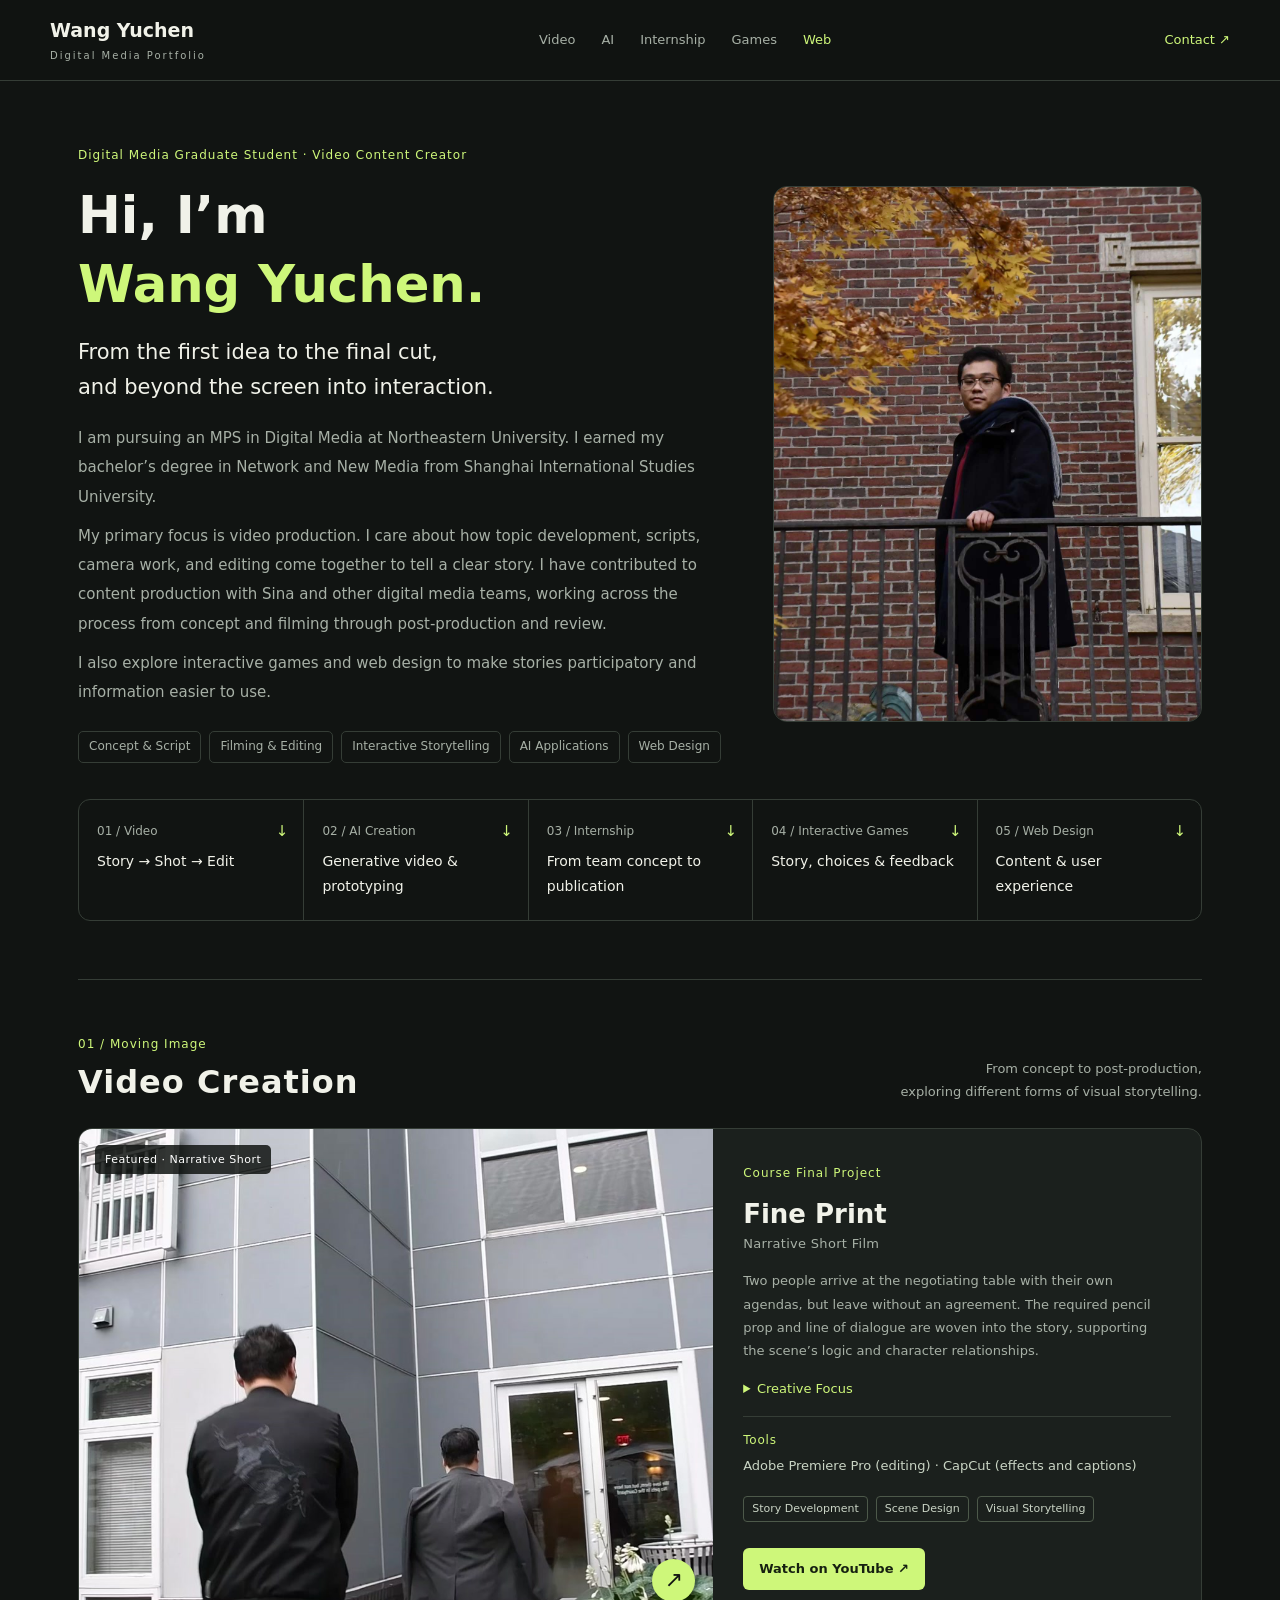
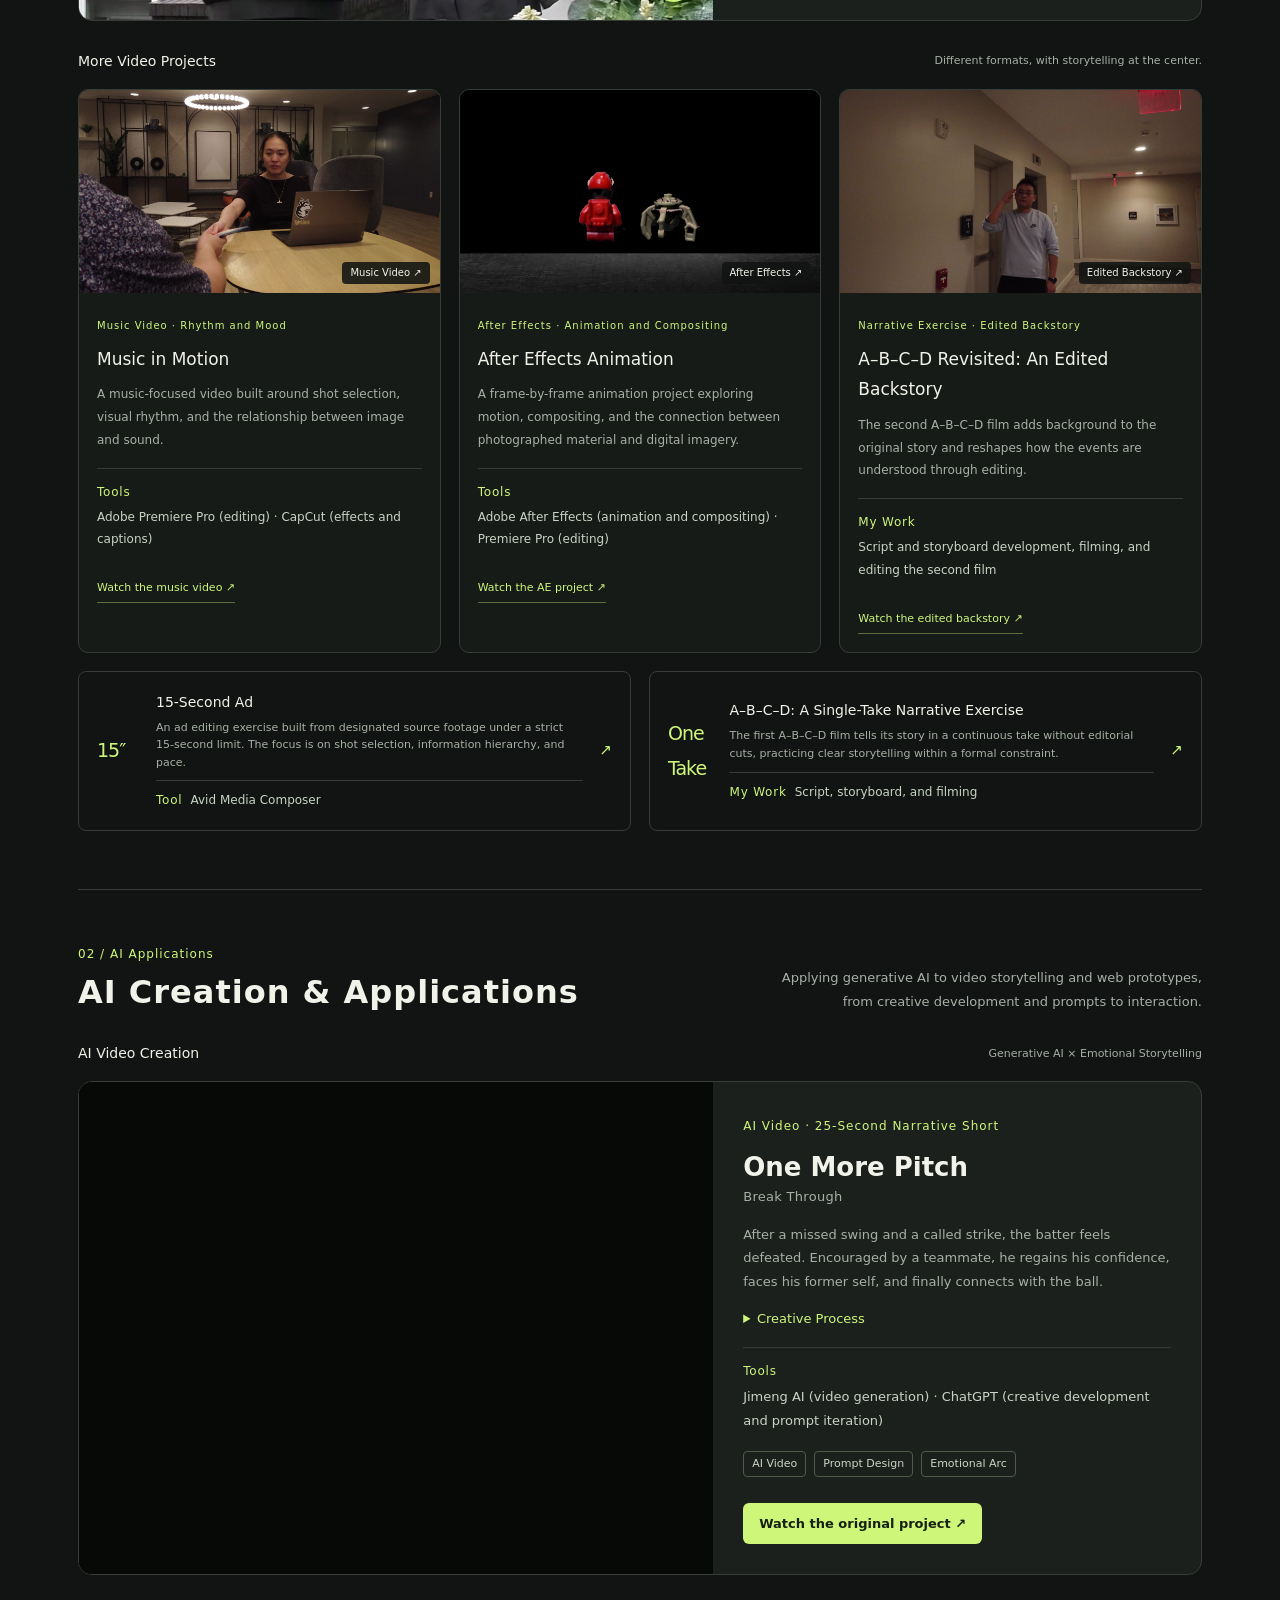
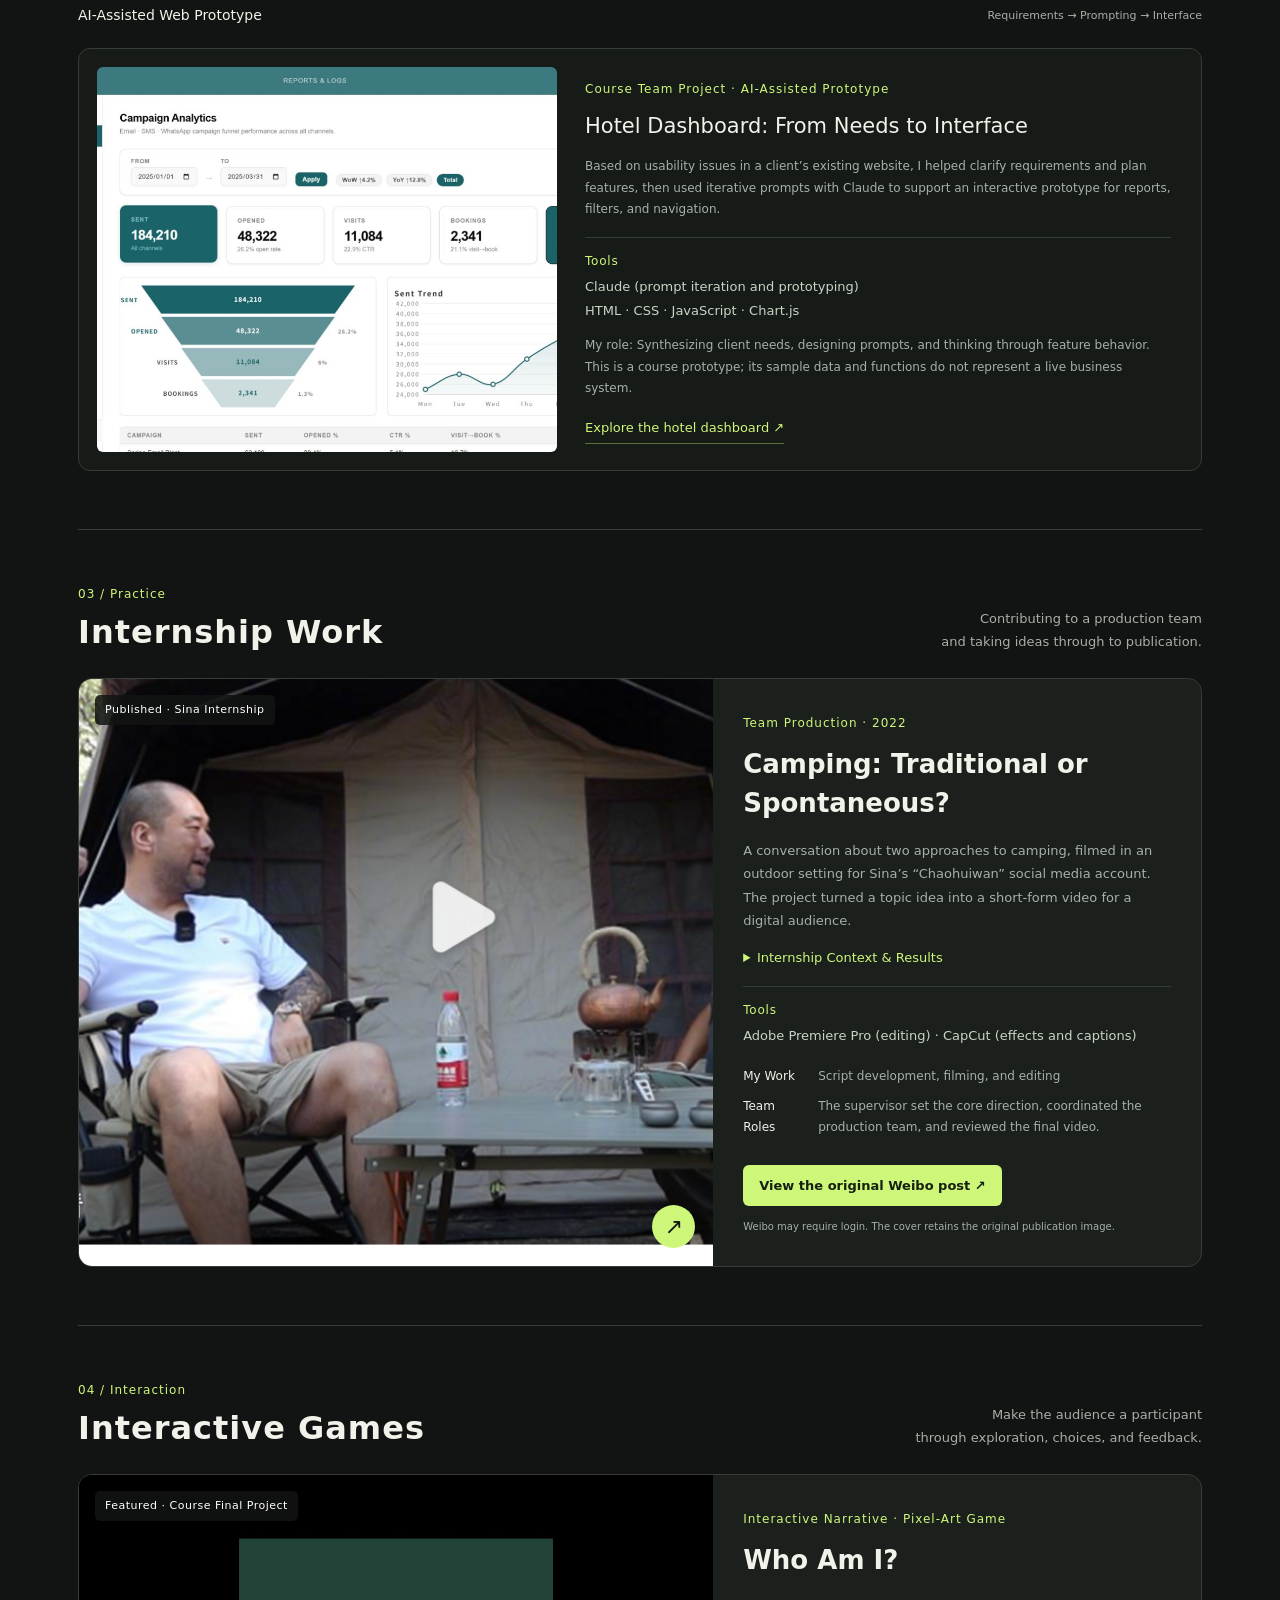
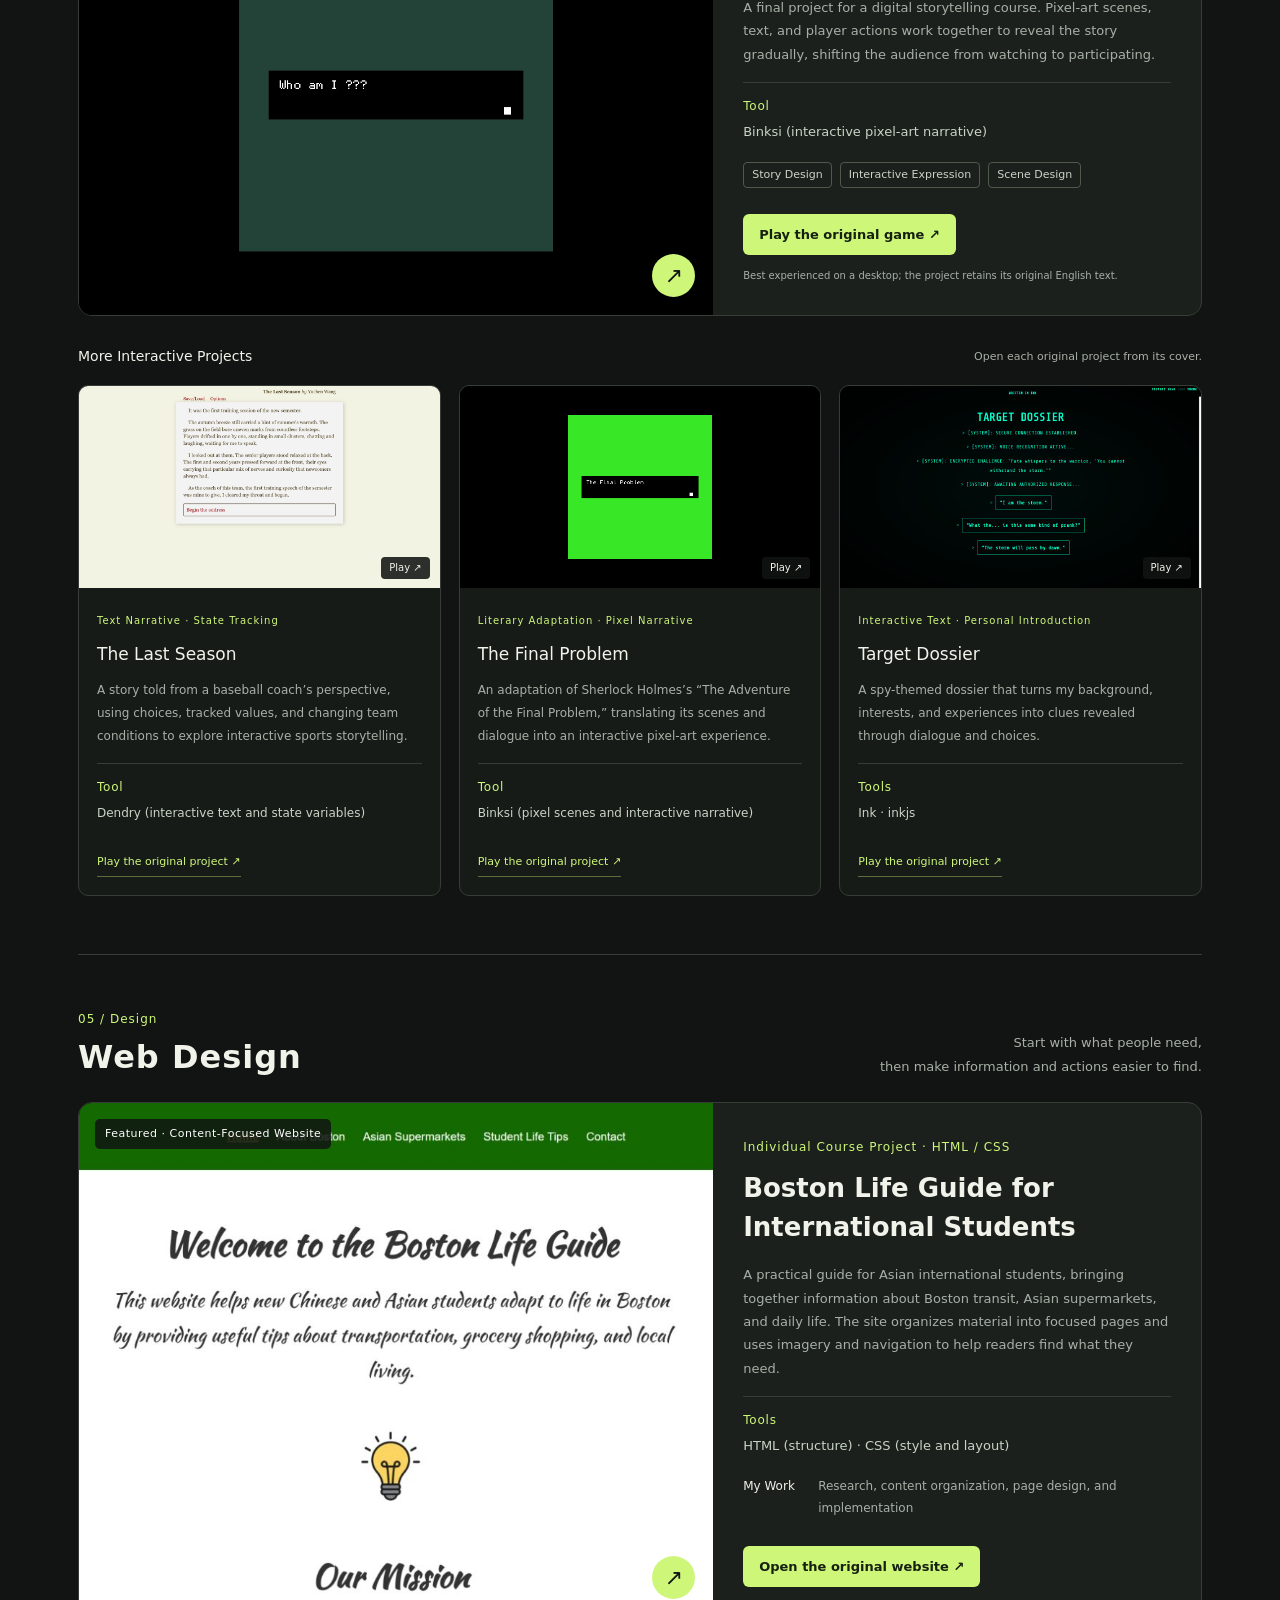
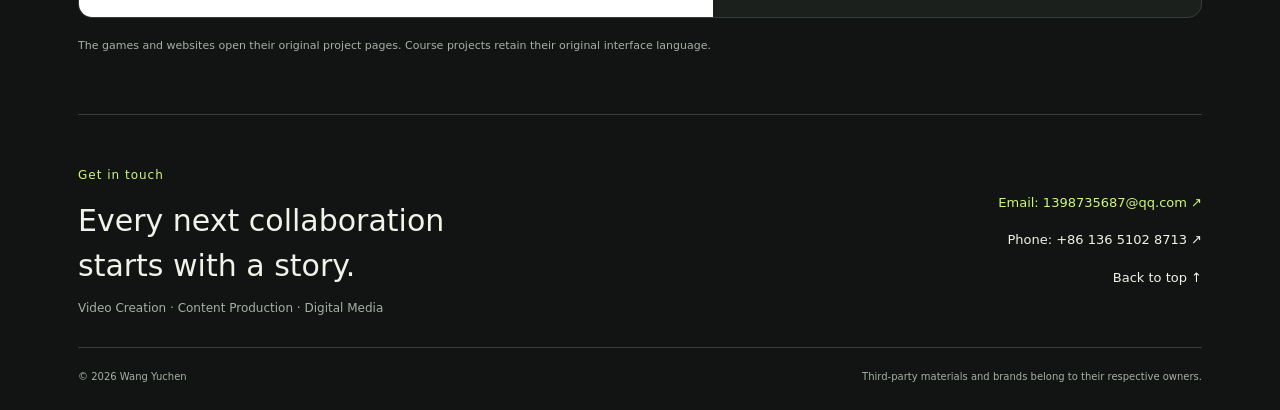
==== commit c65ce7a6: "Isolate English site assets and refine project labels" ====
--- a/en/index.html
+++ b/en/index.html
@@ -5,8 +5,8 @@
 <meta name="viewport" content="width=device-width, initial-scale=1">
 <meta name="description" content="Wang Yuchen's digital media portfolio: video storytelling, generative AI, interactive games, and web design.">
 <title>Wang Yuchen | Digital Media Portfolio</title>
-<link rel="stylesheet" href="../style.css">
-<link rel="stylesheet" href="../tools.css">
+<link rel="stylesheet" href="style.css">
+<link rel="stylesheet" href="tools.css">
 </head>
 <body id="top">
 <a class="skip" href="#video">Skip to projects</a>
@@ -46,7 +46,7 @@
   <div class="section-head"><div><span class="section-index">01 / Moving Image</span><h2>Video Creation</h2></div><p>From concept to post-production,<br>exploring different forms of visual storytelling.</p></div>
   <article class="feature">
     <a class="visual" href="https://youtu.be/0epHSeztcYo?si=g-CccQQHZwF-S6gs" target="_blank" rel="noopener"><img src="../assets/fine-print.jpg" alt="A frame from the narrative short Fine Print"><span class="image-label">Featured · Narrative Short</span><span class="play" aria-hidden="true">↗</span></a>
-    <div class="feature-copy"><span class="meta">Course Final Project</span><h3>A Negotiation with Two Agendas<span class="original">Fine Print</span></h3>
+    <div class="feature-copy"><span class="meta">Course Final Project</span><h3>Fine Print<span class="original">Narrative Short Film</span></h3>
       <p>Two people arrive at the negotiating table with their own agendas, but leave without an agreement. The required pencil prop and line of dialogue are woven into the story, supporting the scene’s logic and character relationships.</p>
       <details class="project-detail"><summary>Creative Focus</summary><p>I built the story around a failed negotiation, shaping the characters’ motivations, dialogue, and required prop into one coherent scene.</p></details>
       <div class="project-tools"><strong>Tools</strong>Adobe Premiere Pro (editing) · CapCut (effects and captions)</div>
@@ -113,6 +113,6 @@
   <div class="footer-bottom"><span>© 2026 Wang Yuchen</span><span>Third-party materials and brands belong to their respective owners.</span></div>
 </footer>
 </main>
-<script src="../app.js"></script>
+<script src="app.js"></script>
 </body>
 </html>
--- a/en/style.css
+++ b/en/style.css
@@ -0,0 +1,7 @@
+:root{--bg:#111412;--panel:#1b201d;--line:#353d36;--ink:#f1f2e9;--muted:#a7b0a6;--accent:#cef77a;--max:1180px}*{box-sizing:border-box}html{scroll-behavior:smooth;scroll-padding-top:100px}body{margin:0;background:var(--bg);color:var(--ink);font-family:"Microsoft YaHei","PingFang SC",system-ui,sans-serif;font-size:15px;line-height:1.8}a{color:inherit;text-decoration:none}button,a{-webkit-tap-highlight-color:transparent}a:focus-visible{outline:3px solid var(--accent);outline-offset:6px}img{display:block;width:100%;height:100%;object-fit:cover}p,h1,h2,h3{margin:0}p{color:var(--muted)}.nav{position:sticky;top:0;z-index:20;display:flex;align-items:center;justify-content:space-between;gap:24px;padding:18px max(28px,calc((100vw - var(--max))/2));background:#111412f5;border-bottom:1px solid var(--line);backdrop-filter:blur(16px)}.brand{font-weight:750;line-height:1.35;font-size:19px;white-space:nowrap}.brand span{display:block;font-size:10px;color:var(--muted);letter-spacing:2px;font-weight:400;margin-top:5px}.nav nav{display:flex;gap:26px;font-size:13px}.nav nav a{color:var(--muted);position:relative}.nav nav a:hover,.nav nav a.active{color:var(--accent)}.contact-nav{font-size:13px;color:var(--accent)}main{max-width:var(--max);margin:auto;padding:0 28px}.intro{padding:64px 0 58px}.eyebrow,.section-index,.meta{font-size:12px;letter-spacing:1px;color:var(--accent)}.dot{display:inline-block;width:7px;height:7px;background:var(--accent);border-radius:50%;margin-right:8px}.intro h1{font-size:clamp(36px,4.8vw,62px);font-weight:550;line-height:1.3;letter-spacing:-2px;margin:20px 0 25px}.intro h1 span{color:var(--accent)}.intro-bottom{display:flex;justify-content:space-between;align-items:end;gap:24px}.intro-bottom p{font-size:14px}.text-link{display:inline-block;font-size:13px;color:var(--accent);border-bottom:1px solid #cef77a60;padding:4px 0;transition:color .2s}.text-link:hover{color:#fff}.directory{display:grid;grid-template-columns:repeat(5,1fr);border:1px solid var(--line);border-radius:12px;margin-top:36px;overflow:hidden}.directory a{position:relative;padding:21px 18px;transition:background .25s}.directory a+a{border-left:1px solid var(--line)}.directory a:hover{background:var(--panel)}.directory span{display:block;font-size:12px;color:var(--muted)}.directory strong{font-size:14px;font-weight:500;display:block;margin-top:6px}.directory i{position:absolute;right:15px;top:18px;color:var(--accent);font-style:normal}.work-section{border-top:1px solid var(--line);padding:50px 0 58px;scroll-margin-top:22px}.section-head{display:flex;align-items:end;justify-content:space-between;gap:24px;margin-bottom:24px}.section-head h2{font-size:32px;font-weight:550;letter-spacing:1px;line-height:1.3;margin-top:5px}.section-head p{font-size:13px;text-align:right}.feature{display:grid;grid-template-columns:1.3fr 1fr;border:1px solid var(--line);background:var(--panel);border-radius:14px;overflow:hidden}.visual{position:relative;display:block;overflow:hidden;min-height:300px;background:#090b09}.visual img{transition:transform .55s;position:absolute;inset:0}.visual:hover img,.thumb:hover img{transform:scale(1.025)}.image-label{position:absolute;top:16px;left:16px;font-size:11px;letter-spacing:.5px;padding:5px 10px;border-radius:5px;background:#111412d9;color:#fff}.play{position:absolute;bottom:18px;right:18px;width:43px;height:43px;border-radius:50%;background:var(--accent);color:var(--bg);display:grid;place-items:center;font-size:22px}.feature-copy{padding:30px;align-self:center}.feature h3{font-size:26px;font-weight:550;line-height:1.5;margin:9px 0 16px}.original{display:block;color:var(--muted);font-size:13px;font-weight:400;letter-spacing:.3px}.feature p{font-size:13px}.tags{display:flex;flex-wrap:wrap;gap:8px;margin:18px 0}.tags span{font-size:11px;border:1px solid #4d594a;border-radius:4px;padding:2px 8px;color:#cad4c5}.button{display:inline-flex;background:var(--accent);color:#162010;font-size:13px;font-weight:600;padding:9px 16px;border-radius:6px;margin-top:8px;transition:background .2s,transform .2s}.button:hover{background:#e0ffac;transform:translateY(-2px)}small{font-size:10px;display:block;color:var(--muted);margin-top:12px}.subhead{display:flex;justify-content:space-between;align-items:center;margin:28px 0 15px}.subhead h3{font-size:14px;font-weight:500}.subhead span{font-size:11px;color:var(--muted)}.card-grid{display:grid;grid-template-columns:repeat(3,1fr);gap:18px}.card{border:1px solid var(--line);border-radius:10px;overflow:hidden;background:#171b18}.thumb{display:block;position:relative;aspect-ratio:16/9;background:#070907;overflow:hidden}.thumb img{transition:transform .5s}.thumb span{position:absolute;bottom:9px;right:10px;background:#111412df;padding:2px 8px;border-radius:4px;font-size:10px}.card-copy{padding:18px}.card h3{font-size:17px;font-weight:500;margin:6px 0 9px}.card p{font-size:12px;line-height:1.9}.card .text-link{font-size:11px;margin-top:12px}.card .meta{font-size:10px}.compact-grid{display:grid;grid-template-columns:1fr 1fr;gap:18px;margin-top:18px}.compact{display:flex;align-items:center;gap:16px;padding:18px;border:1px solid var(--line);border-radius:8px;transition:background .2s}.compact:hover{background:var(--panel)}.compact h3{font-size:14px;font-weight:500}.compact p{font-size:11px;line-height:1.6;margin-top:4px}.compact>span:last-child{margin-left:auto;color:var(--accent)}.mini-number{font-size:19px;color:var(--accent);min-width:43px;letter-spacing:-1px}.roles{font-size:12px;margin:18px 0}.roles div{display:grid;grid-template-columns:65px 1fr;gap:10px;margin:8px 0}.roles dt{color:var(--ink)}.roles dd{margin:0;color:var(--muted)}.camping img{height:215%;top:auto;bottom:0;object-fit:cover;object-position:center bottom}.game-cover img{object-fit:cover}.small{font-size:11px;margin-top:10px}.secondary-feature{display:grid;grid-template-columns:1fr 1.3fr;gap:28px;margin-top:20px;border:1px solid var(--line);border-radius:12px;overflow:hidden;padding:18px;background:#171b18}.secondary-feature .visual{min-height:220px;border-radius:6px}.secondary-feature>div{align-self:center;padding:8px 12px 8px 0}.secondary-feature h3{font-size:21px;margin:6px 0 10px;font-weight:500}.secondary-feature p{font-size:12px}.responsibility{margin:12px 0}.section-note{font-size:11px;margin-top:18px}footer{border-top:1px solid var(--line);display:grid;grid-template-columns:1fr 1fr;padding:46px 0 24px;gap:28px}footer h2{font-size:30px;font-weight:500;line-height:1.5;margin:10px 0}footer p{font-size:12px}.footer-links{display:flex;flex-direction:column;align-items:flex-end;justify-content:center;gap:14px;font-size:13px}.footer-links a:first-child{color:var(--accent)}.footer-bottom{grid-column:1/-1;border-top:1px solid var(--line);padding-top:20px;display:flex;justify-content:space-between;font-size:10px;color:var(--muted)}.skip{position:fixed;left:10px;top:-70px;z-index:50;background:var(--accent);color:#000;padding:8px}.skip:focus{top:10px}.work-section{animation:arrive .6s ease both}@keyframes arrive{from{opacity:.6;transform:translateY(12px)}to{opacity:1;transform:none}}@media(min-width:1500px){main{padding:0}.nav{padding-left:calc((100vw - var(--max))/2);padding-right:calc((100vw - var(--max))/2)}}@media(max-width:850px){.nav{padding:14px 20px;flex-wrap:wrap;gap:12px}.nav nav{order:3;width:100%;justify-content:space-between;gap:10px}.intro{padding-top:38px}.directory{grid-template-columns:1fr 1fr}.directory a:nth-child(3){border-left:0}.directory a:nth-child(n+3){border-top:1px solid var(--line)}.feature{grid-template-columns:1fr 1fr}.feature-copy{padding:22px}.feature h3{font-size:22px}.visual{min-height:310px}.card-grid{gap:12px}.card-copy{padding:14px}.card h3{font-size:15px}.section-head h2{font-size:28px}}@media(max-width:620px){html{scroll-padding-top:128px}main{padding:0 18px}.brand{font-size:17px}.nav nav{font-size:12px}.intro h1{font-size:37px;letter-spacing:-1px}.intro-bottom{align-items:start;flex-direction:column;gap:16px}.intro-bottom p{font-size:12px}.directory{margin-top:25px}.directory a{padding:16px 12px}.directory strong{font-size:11px}.directory span{font-size:10px}.directory i{right:10px;top:12px}.section-head{align-items:start}.section-head p{font-size:10px;max-width:45%;padding-top:8px}.section-head h2{font-size:27px}.work-section{padding:35px 0 40px}.feature{grid-template-columns:1fr}.visual{aspect-ratio:16/10;min-height:0}.feature-copy{padding:23px}.feature h3{font-size:24px}.card-grid{grid-template-columns:1fr}.card{display:grid;grid-template-columns:38% 1fr}.thumb{height:100%;aspect-ratio:auto;min-height:175px}.thumb img{object-fit:cover}.card h3{font-size:15px}.card p{font-size:11px}.card .meta{font-size:9px}.compact-grid{grid-template-columns:1fr;gap:12px}.subhead span{display:none}.secondary-feature{grid-template-columns:1fr;gap:14px;padding:14px}.secondary-feature .visual{min-height:0;aspect-ratio:16/9}.secondary-feature>div{padding:5px}.section-note{font-size:10px}footer{grid-template-columns:1fr}footer h2{font-size:27px}.footer-links{align-items:flex-start}.footer-bottom{flex-direction:column;gap:7px}.camping img{height:215%}}@media(prefers-reduced-motion:reduce){html{scroll-behavior:auto}*,*::before,*::after{animation:none!important;transition:none!important}}
+
+/* Embedded AI video project */
+.ai-video-shell iframe{position:absolute;inset:0;width:100%;height:100%;border:0;background:#070907}.ai-section-title{margin-top:28px}.ai-feature .feature-copy{min-width:0}
+
+/* Standalone AI showcase */
+.ai-video-shell iframe{position:absolute;inset:0;width:100%;height:100%;border:0;background:#070907}.ai-subhead{margin-top:28px}
--- a/en/tools.css
+++ b/en/tools.css
@@ -0,0 +1,2 @@
+.project-tools{margin:16px 0 12px;padding-top:12px;border-top:1px solid var(--line);font-size:13px;line-height:1.85;color:#c9d4c4}.project-tools strong{display:block;color:var(--accent);font-size:12px;font-weight:500;letter-spacing:.8px;margin-bottom:3px}.card .project-tools{font-size:12px}.compact .project-tools{margin:9px 0 0;padding-top:8px;font-size:12px}.compact .project-tools strong{display:inline;margin-right:8px}.project-detail{margin-top:14px}.project-detail summary{color:var(--accent);font-size:13px;cursor:pointer}.project-detail p{margin-top:8px}.footer-links a{overflow-wrap:anywhere}.intro-bottom p{max-width:720px}.intro-bottom{align-items:center}.intro-bottom>.text-link{flex-shrink:0}@media(max-width:620px){.intro-bottom{align-items:flex-start}.card{grid-template-columns:1fr}.thumb{aspect-ratio:16/9;min-height:0}.card .project-tools{font-size:12px}.footer-links{font-size:14px}}
+.profile-hero{display:grid;grid-template-columns:minmax(0,1.5fr) minmax(260px,1fr);gap:52px;align-items:center}.profile-copy{min-width:0}.intro .profile-copy h1{font-size:clamp(34px,4vw,52px);letter-spacing:0;margin:14px 0 16px;line-height:1.35}.profile-copy h1 span{display:block}.profile-lead{font-size:21px;line-height:1.65;color:var(--ink);margin-bottom:20px}.profile-bio p{font-size:15px;line-height:1.95;margin-top:10px}.profile-photo{margin:0;aspect-ratio:4/5;overflow:hidden;border-radius:14px;border:1px solid var(--line);background:var(--panel)}.profile-photo img{width:100%;height:100%;object-fit:cover;object-position:50% 45%}.profile-skills{display:flex;flex-wrap:wrap;gap:8px;margin-top:24px}.profile-skills span{border:1px solid var(--line);padding:4px 10px;border-radius:5px;font-size:12px;color:var(--muted)}@media(max-width:850px){.profile-hero{gap:26px;grid-template-columns:1.3fr 1fr}.profile-lead{font-size:18px}.profile-bio p{font-size:14px}}@media(max-width:620px){.profile-hero{grid-template-columns:1fr;gap:24px}.profile-photo{grid-row:1;aspect-ratio:4/3;max-height:290px}.profile-photo img{object-position:50% 36%}.intro .profile-copy h1{font-size:34px}.profile-copy h1 span{display:inline}.profile-bio p{font-size:15px}.profile-skills{margin-top:18px}}
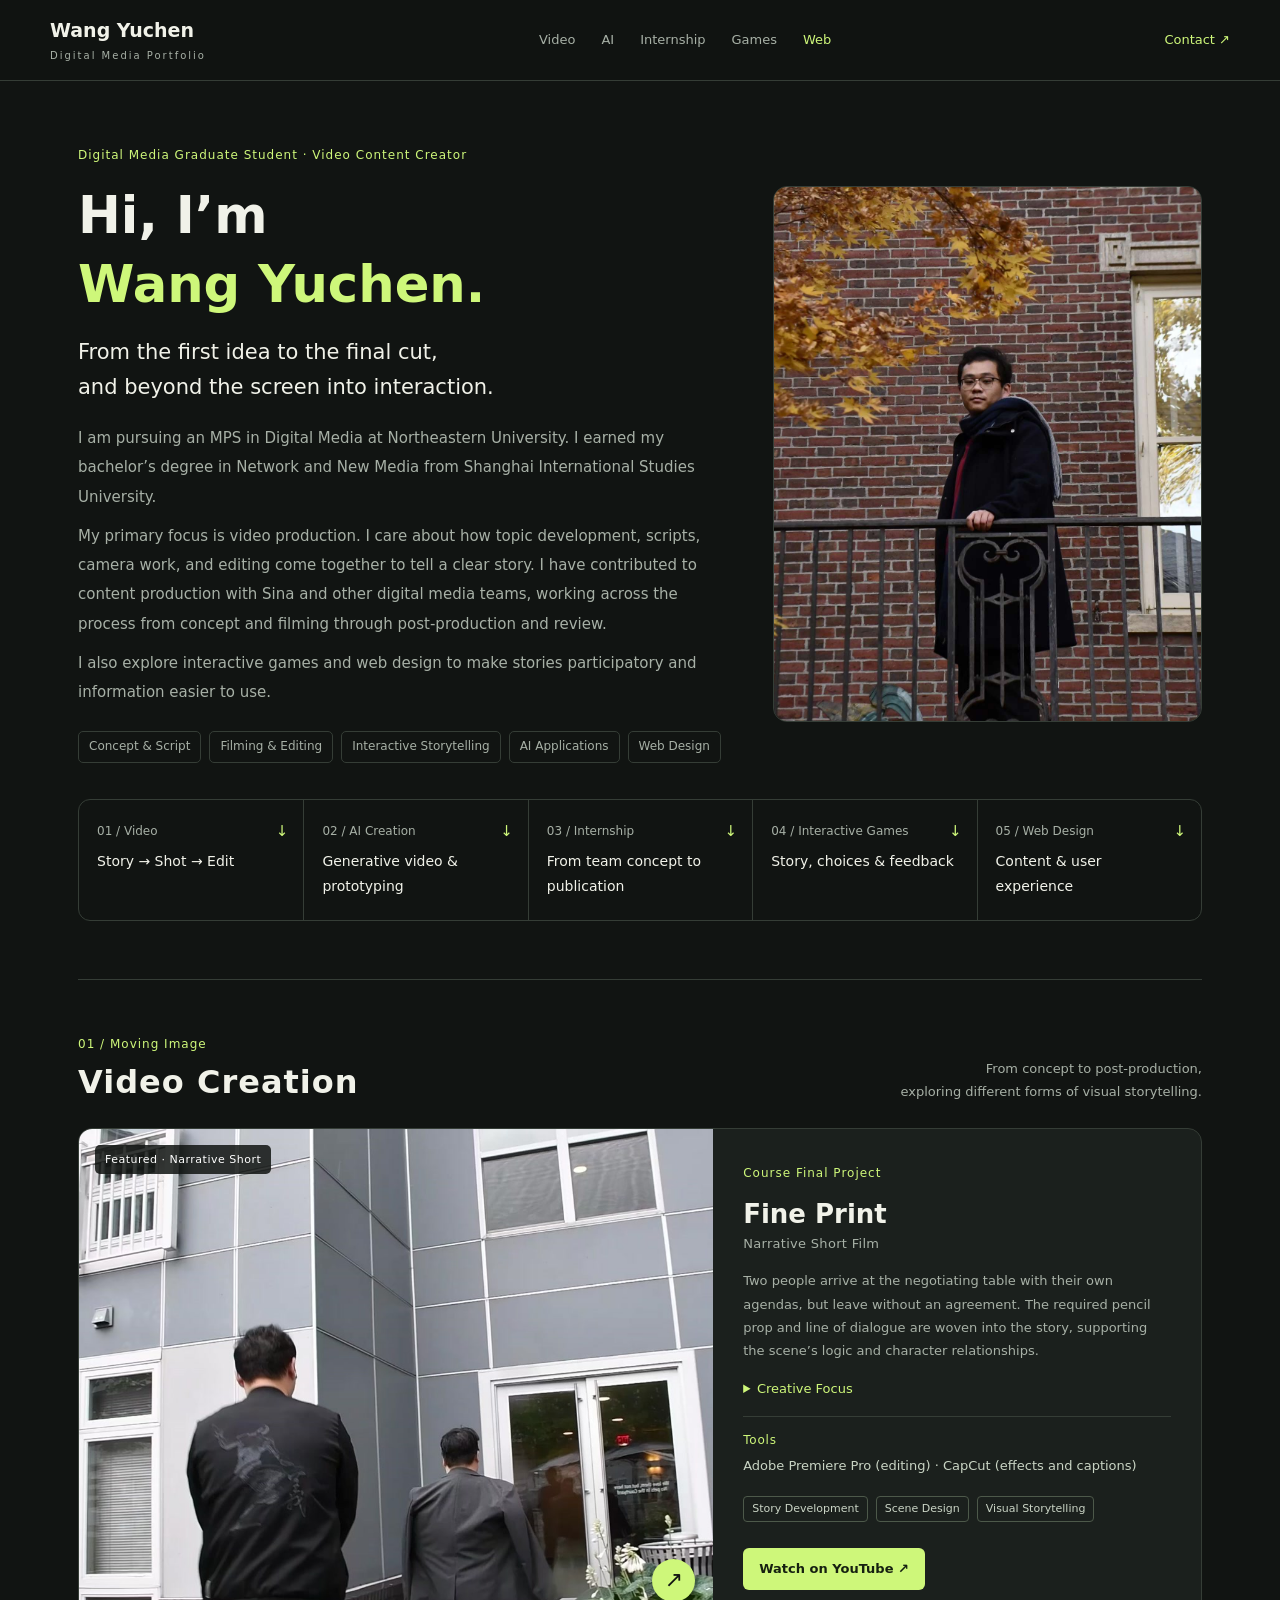
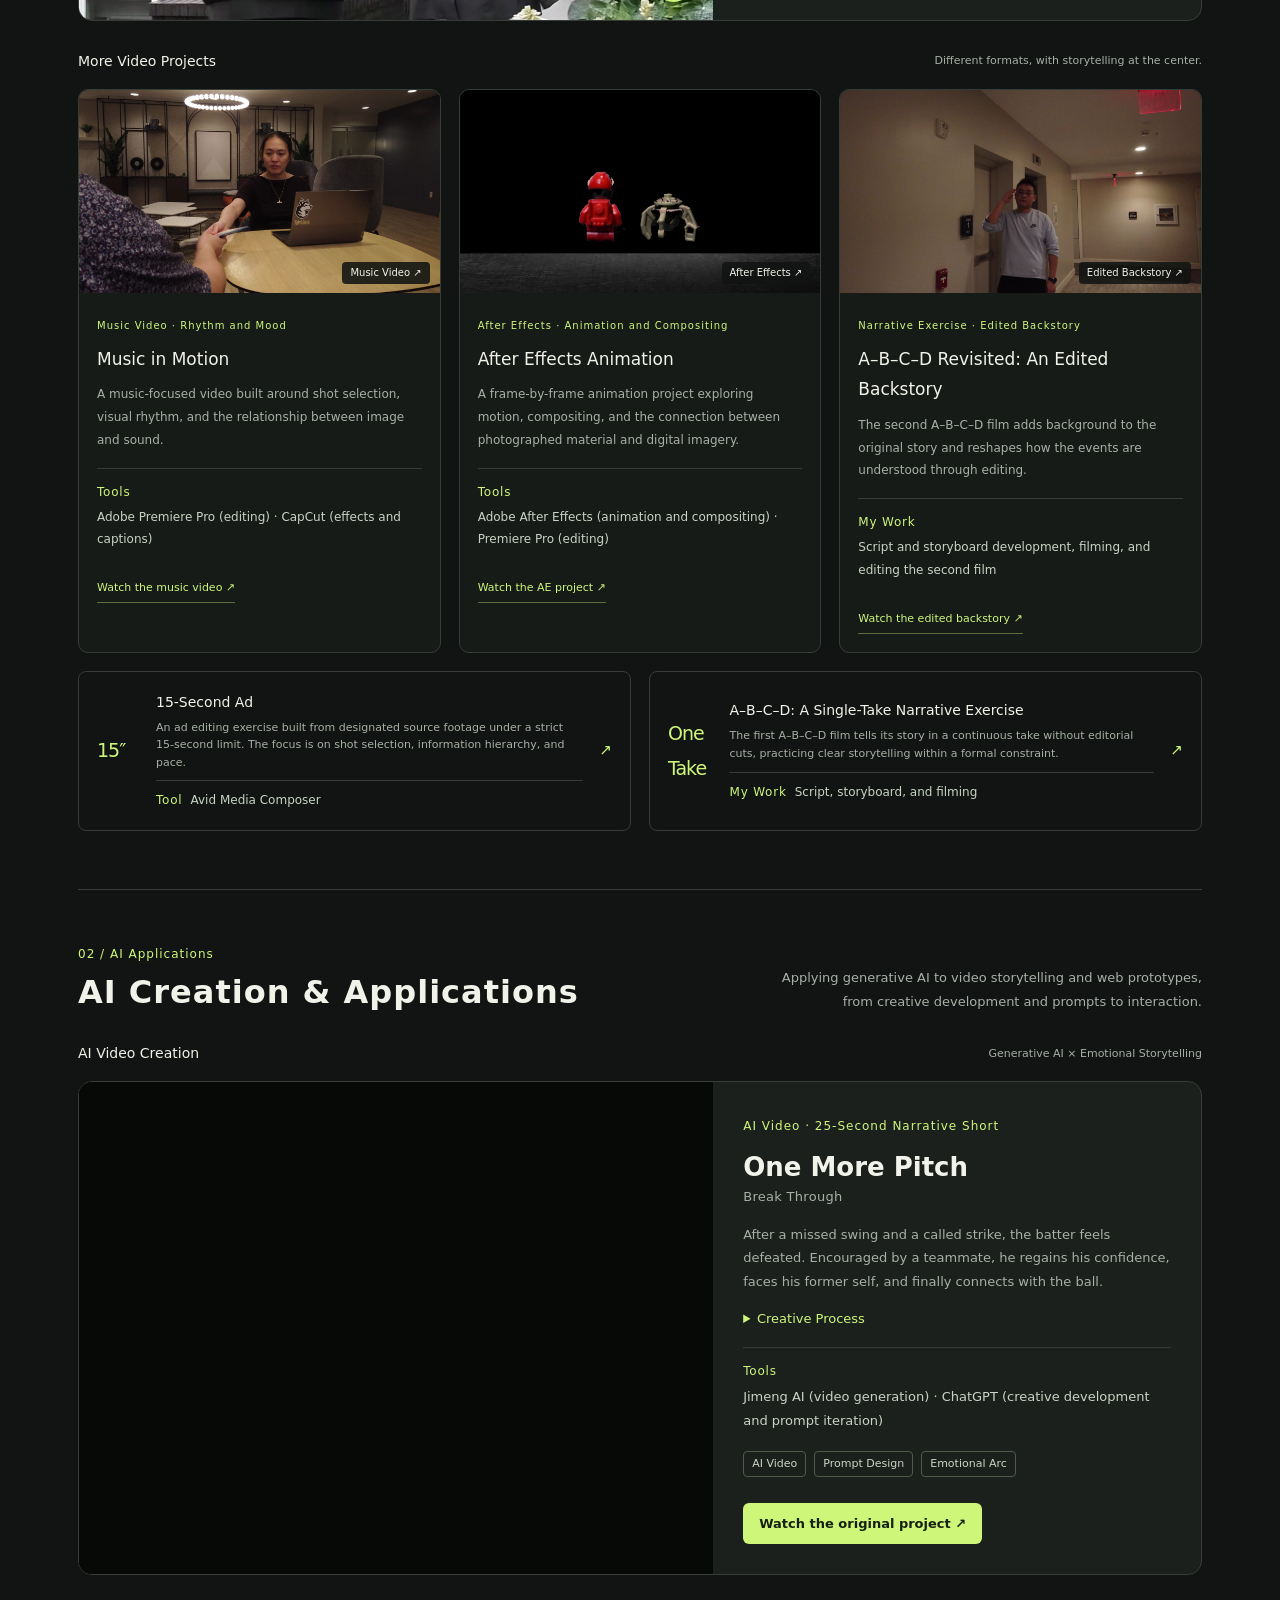
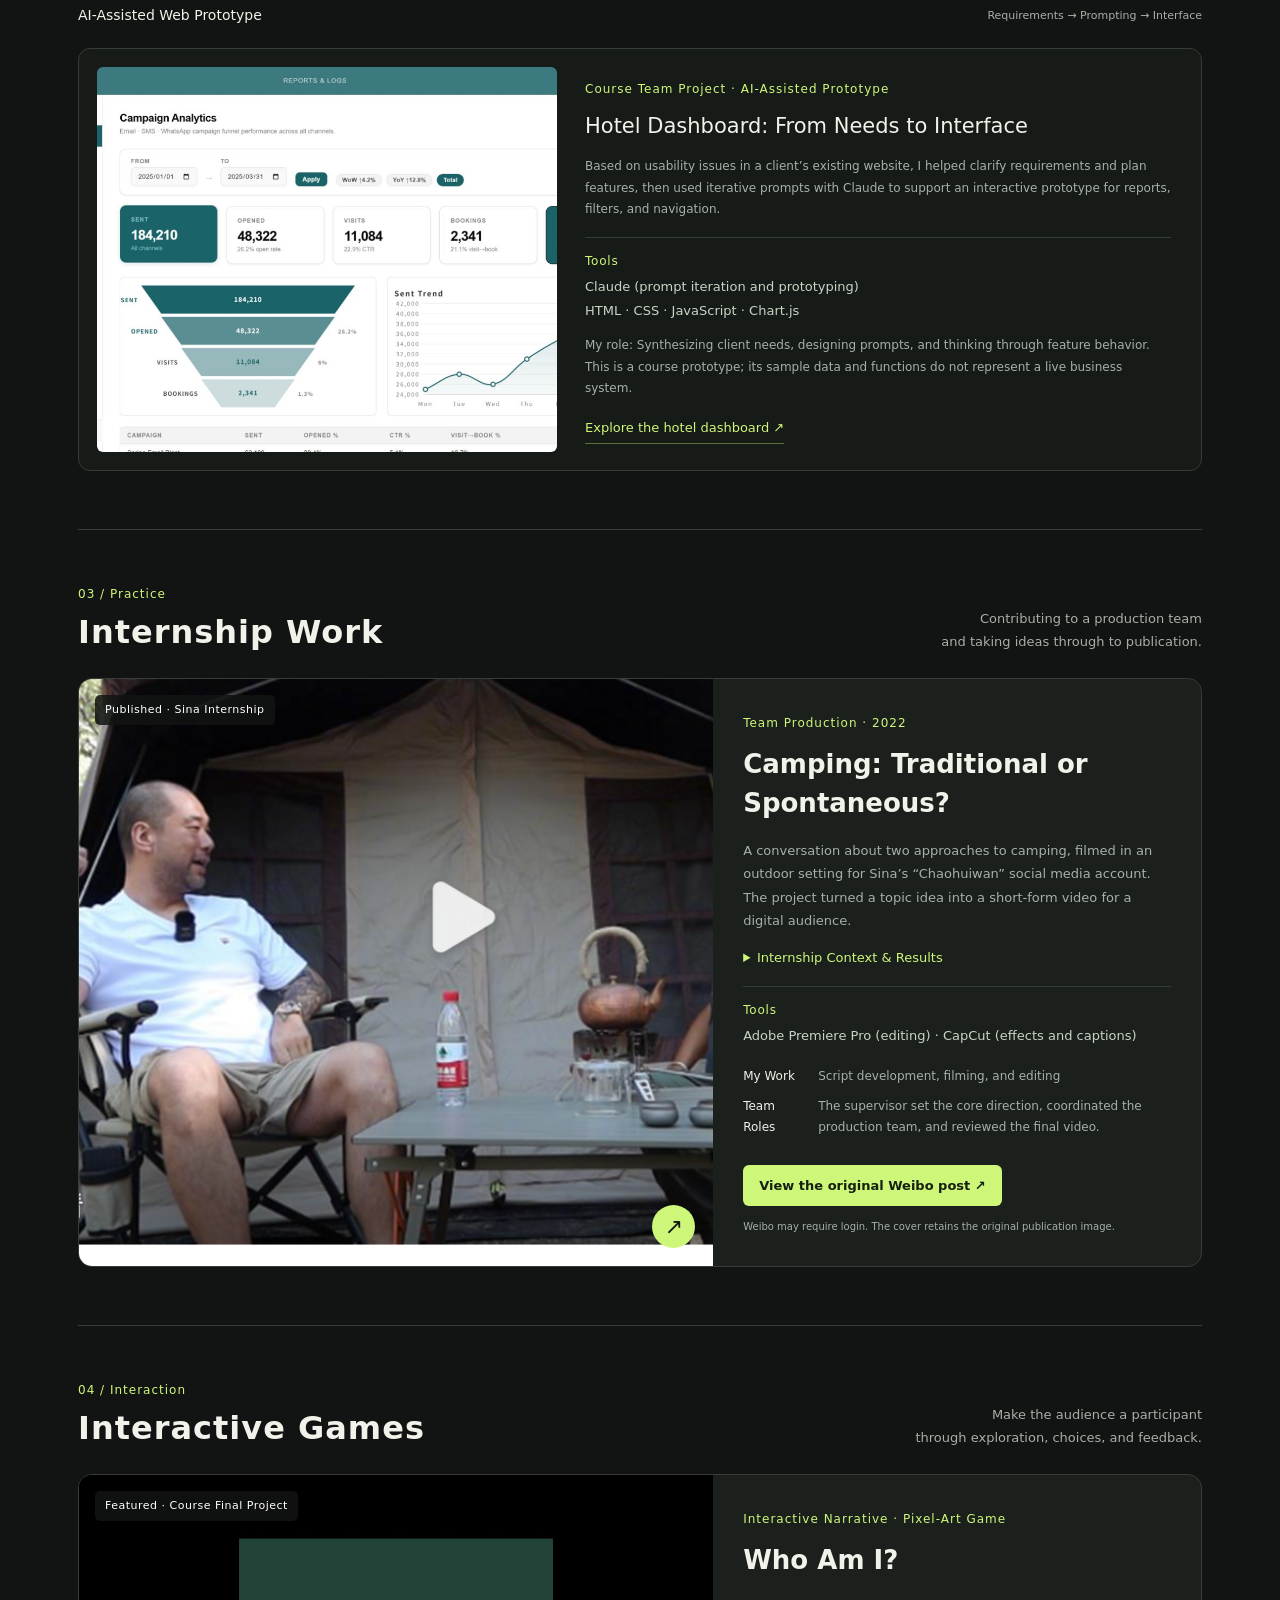
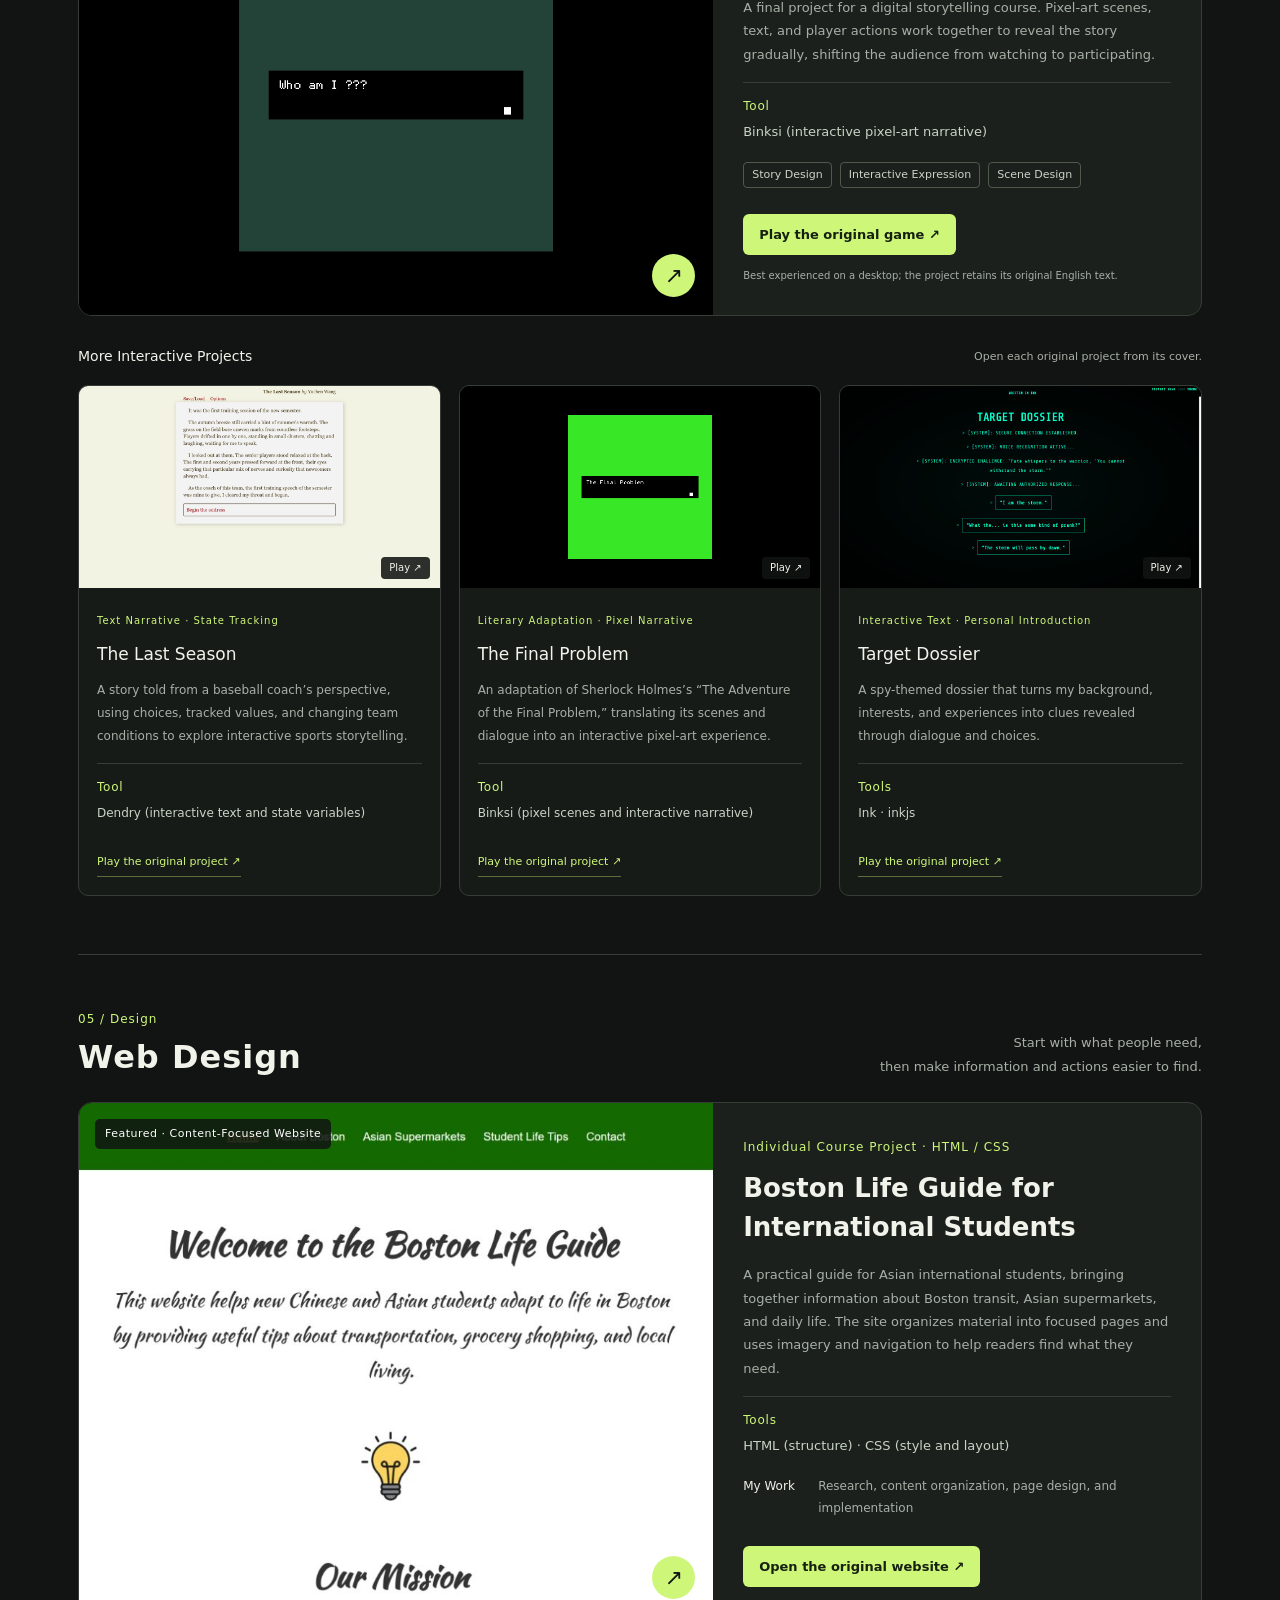
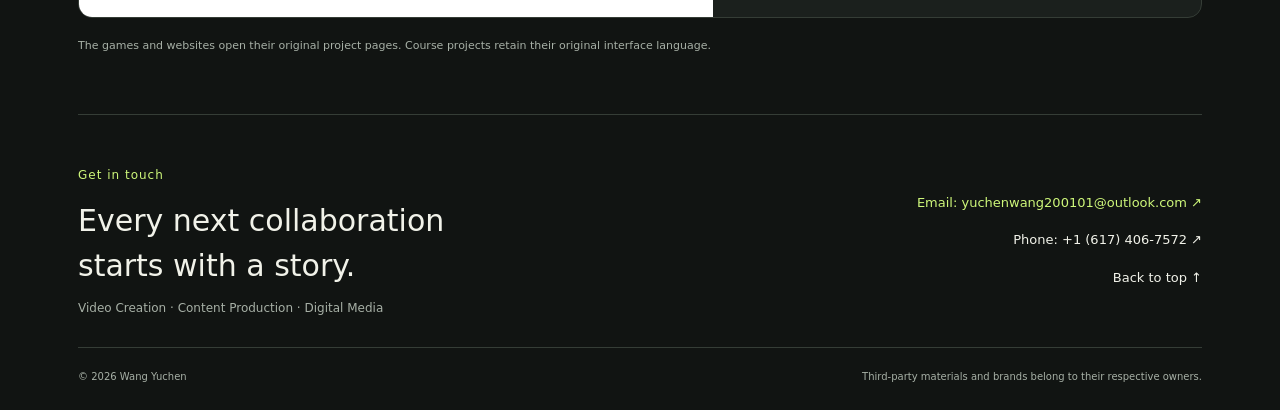
==== commit c4b8c839: "Update English portfolio contact details and AI video link" ====
--- a/en/index.html
+++ b/en/index.html
@@ -68,10 +68,10 @@
 
 <section class="work-section" id="ai"><div class="section-head"><div><span class="section-index">02 / AI Applications</span><h2>AI Creation &amp; Applications</h2></div><p>Applying generative AI to video storytelling and web prototypes,<br>from creative development and prompts to interaction.</p></div>
   <div class="subhead ai-section-title"><h3>AI Video Creation</h3><span>Generative AI × Emotional Storytelling</span></div>
-  <article class="feature ai-feature"><div class="visual ai-video-shell"><iframe src="https://player.bilibili.com/player.html?bvid=BV1qDJ66FEb6&amp;page=1&amp;autoplay=0" title="One More Pitch — AI-generated baseball short" loading="lazy" allow="accelerometer; autoplay; clipboard-write; encrypted-media; gyroscope; picture-in-picture; web-share" allowfullscreen referrerpolicy="strict-origin-when-cross-origin"></iframe></div>
+  <article class="feature ai-feature"><div class="visual ai-video-shell"><iframe src="https://www.youtube-nocookie.com/embed/uaK6BbIJL-Q" title="One More Pitch — AI-generated baseball short" loading="lazy" allow="accelerometer; autoplay; clipboard-write; encrypted-media; gyroscope; picture-in-picture; web-share" allowfullscreen referrerpolicy="strict-origin-when-cross-origin"></iframe></div>
     <div class="feature-copy"><span class="meta">AI Video · 25-Second Narrative Short</span><h3>One More Pitch<span class="original">Break Through</span></h3><p>After a missed swing and a called strike, the batter feels defeated. Encouraged by a teammate, he regains his confidence, faces his former self, and finally connects with the ball.</p>
       <details class="project-detail"><summary>Creative Process</summary><p>I established the emotional arc—failure, disappointment, encouragement, facing the past, and trying again—then iterated on prompts to make the emotional shift and final action clear within 25 seconds.</p></details>
-      <div class="project-tools"><strong>Tools</strong>Jimeng AI (video generation) · ChatGPT (creative development and prompt iteration)</div><div class="tags"><span>AI Video</span><span>Prompt Design</span><span>Emotional Arc</span></div><a class="button" href="https://www.bilibili.com/video/BV1qDJ66FEb6" target="_blank" rel="noopener">Watch the original project ↗</a>
+      <div class="project-tools"><strong>Tools</strong>Jimeng AI (video generation) · ChatGPT (creative development and prompt iteration)</div><div class="tags"><span>AI Video</span><span>Prompt Design</span><span>Emotional Arc</span></div><a class="button" href="https://youtu.be/uaK6BbIJL-Q" target="_blank" rel="noopener">Watch the original project ↗</a>
     </div>
   </article>
   <div class="subhead ai-subhead"><h3>AI-Assisted Web Prototype</h3><span>Requirements → Prompting → Interface</span></div>
@@ -109,7 +109,7 @@
 </section>
 
 <footer id="contact"><div><span class="section-index">Get in touch</span><h2>Every next collaboration<br>starts with a story.</h2><p>Video Creation · Content Production · Digital Media</p></div>
-  <div class="footer-links"><a href="mailto:1398735687@qq.com">Email: 1398735687@qq.com ↗</a><a href="tel:+8613651028713">Phone: +86 136 5102 8713 ↗</a><a href="#top">Back to top ↑</a></div>
+  <div class="footer-links"><a href="mailto:yuchenwang200101@outlook.com">Email: yuchenwang200101@outlook.com ↗</a><a href="tel:+16174067572">Phone: +1 (617) 406-7572 ↗</a><a href="#top">Back to top ↑</a></div>
   <div class="footer-bottom"><span>© 2026 Wang Yuchen</span><span>Third-party materials and brands belong to their respective owners.</span></div>
 </footer>
 </main>
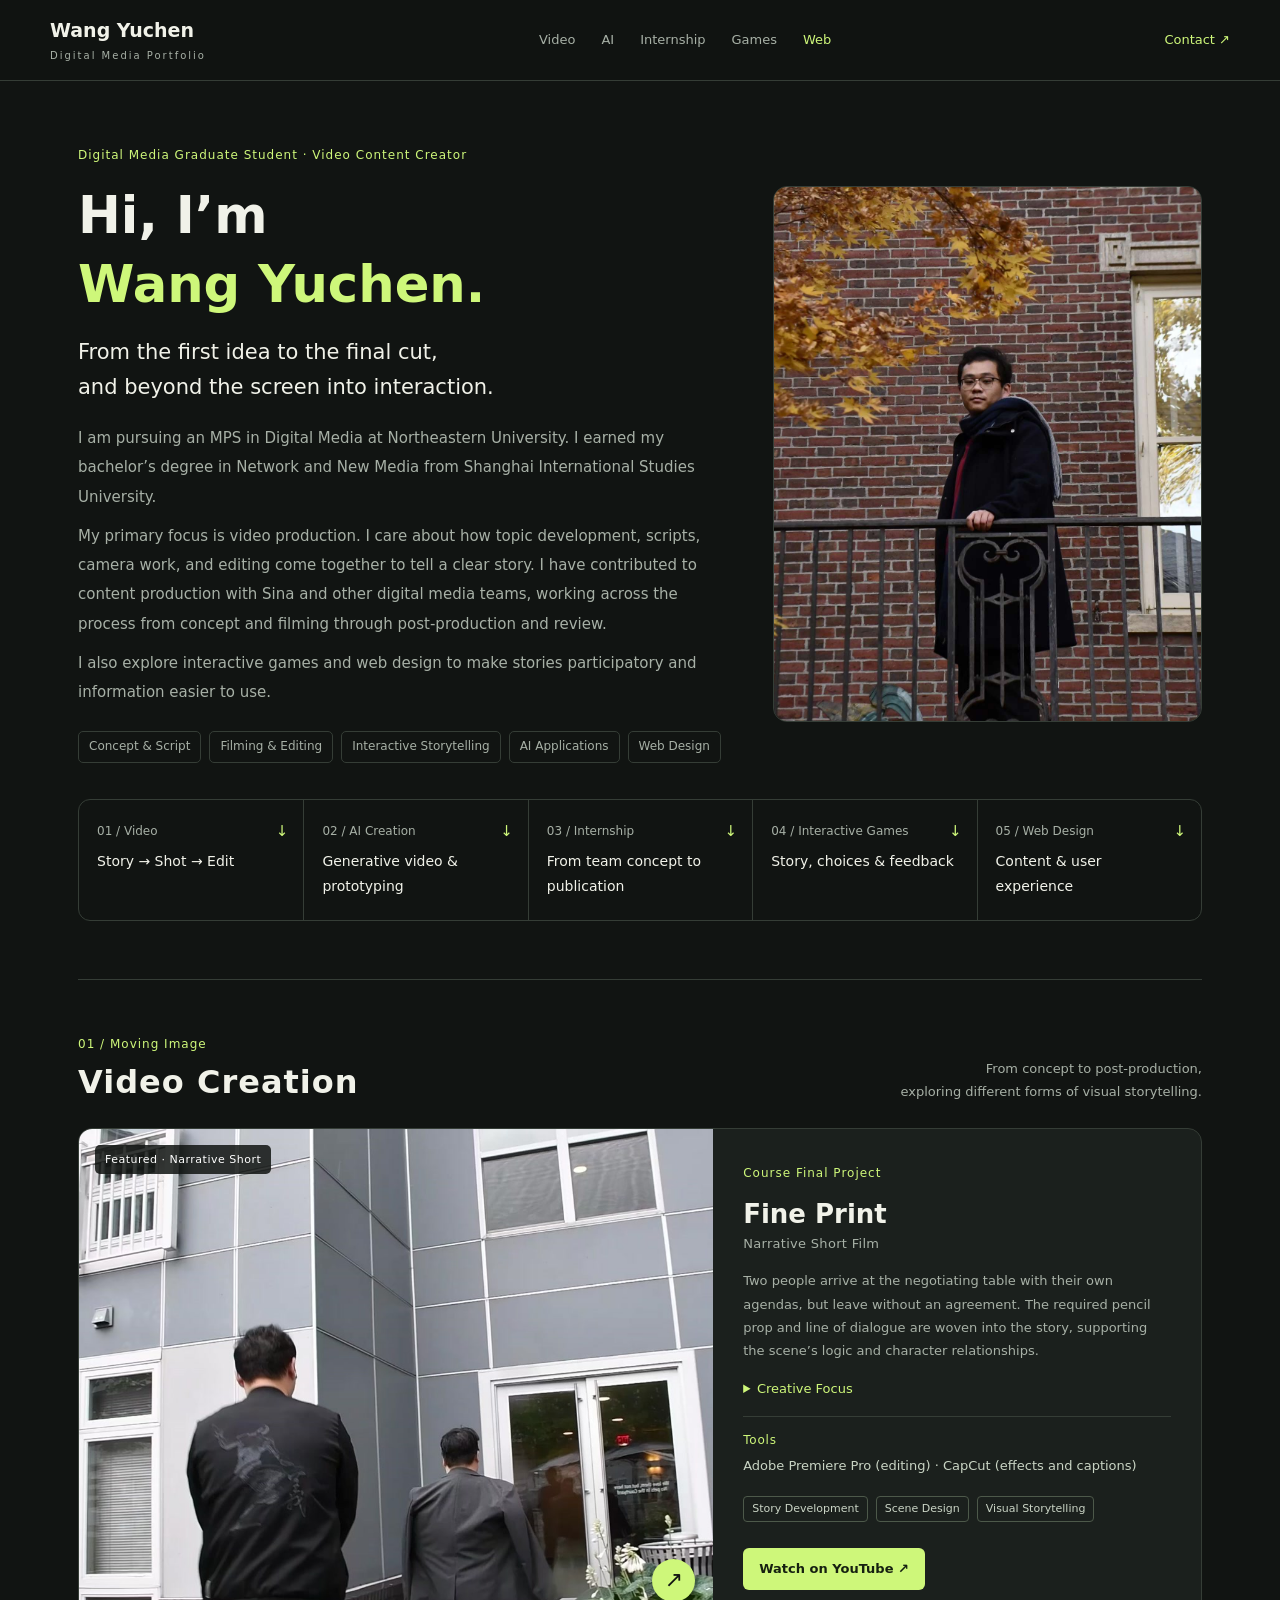
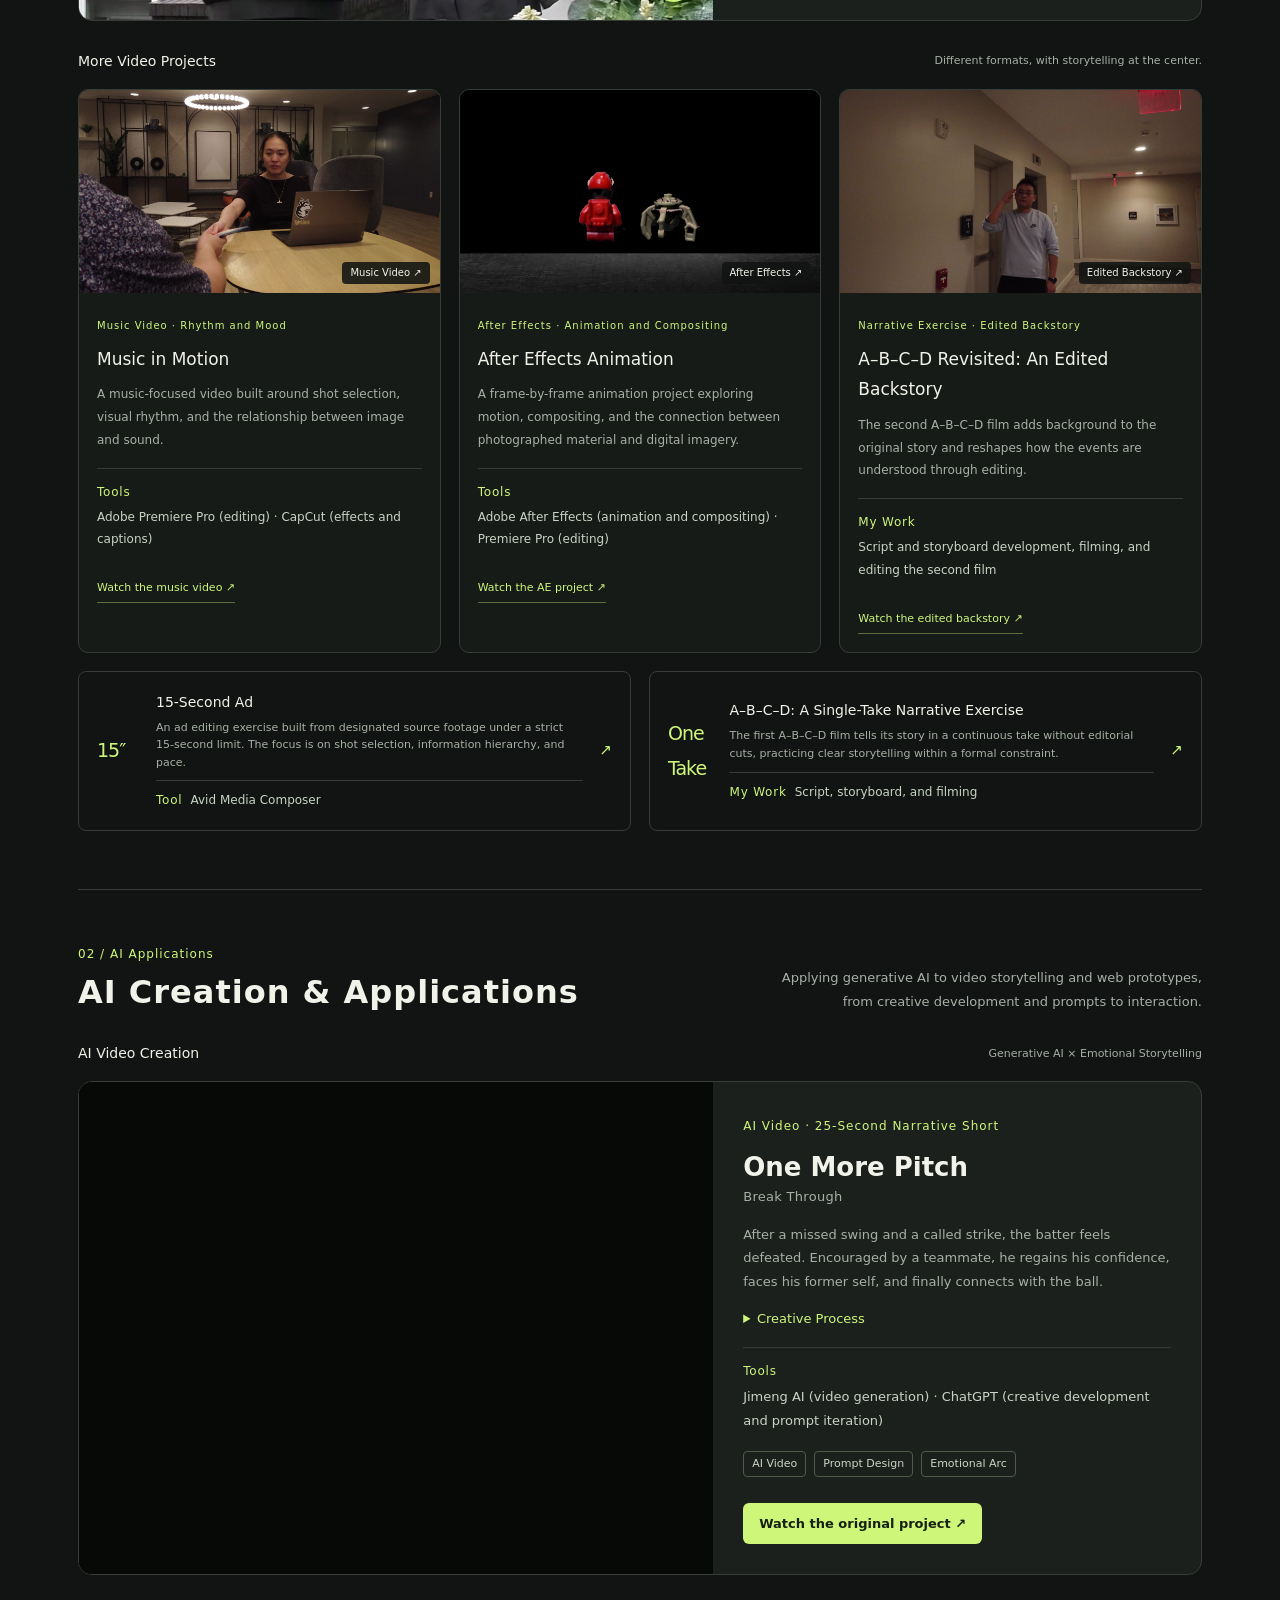
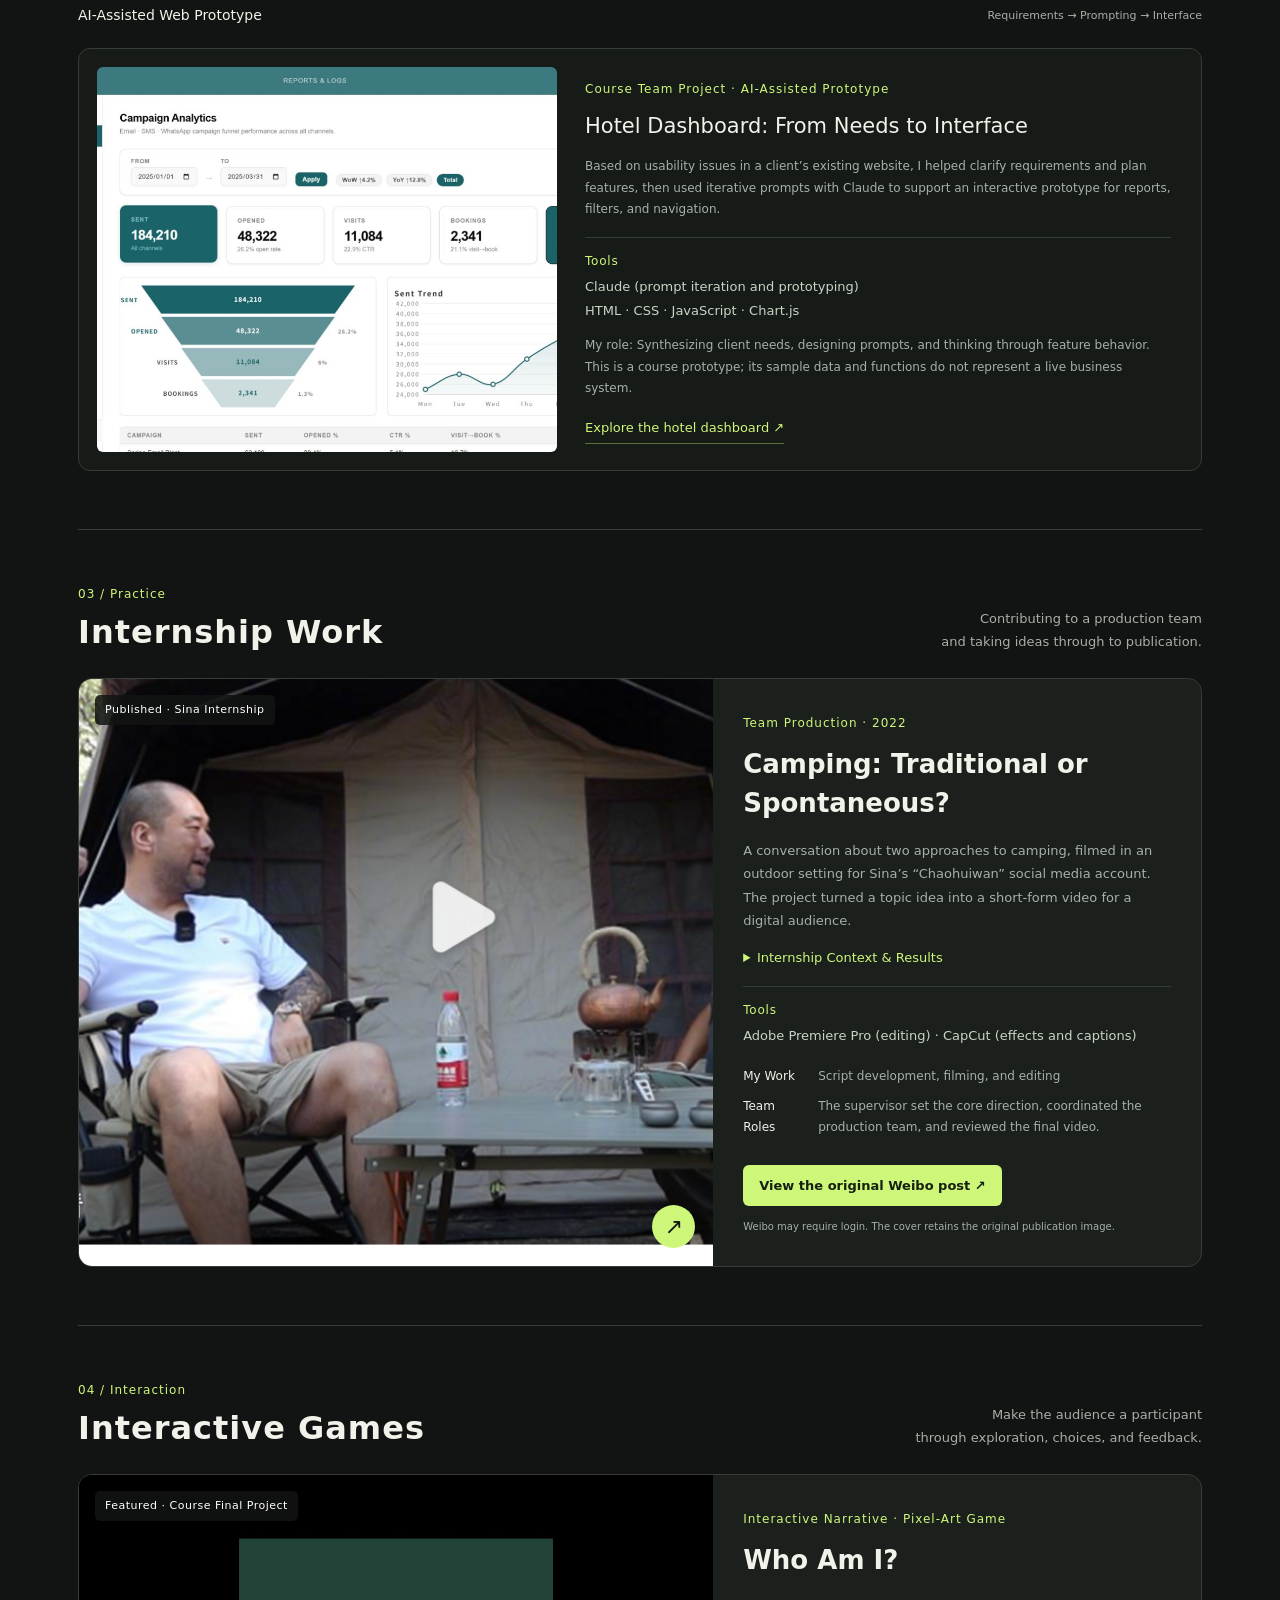
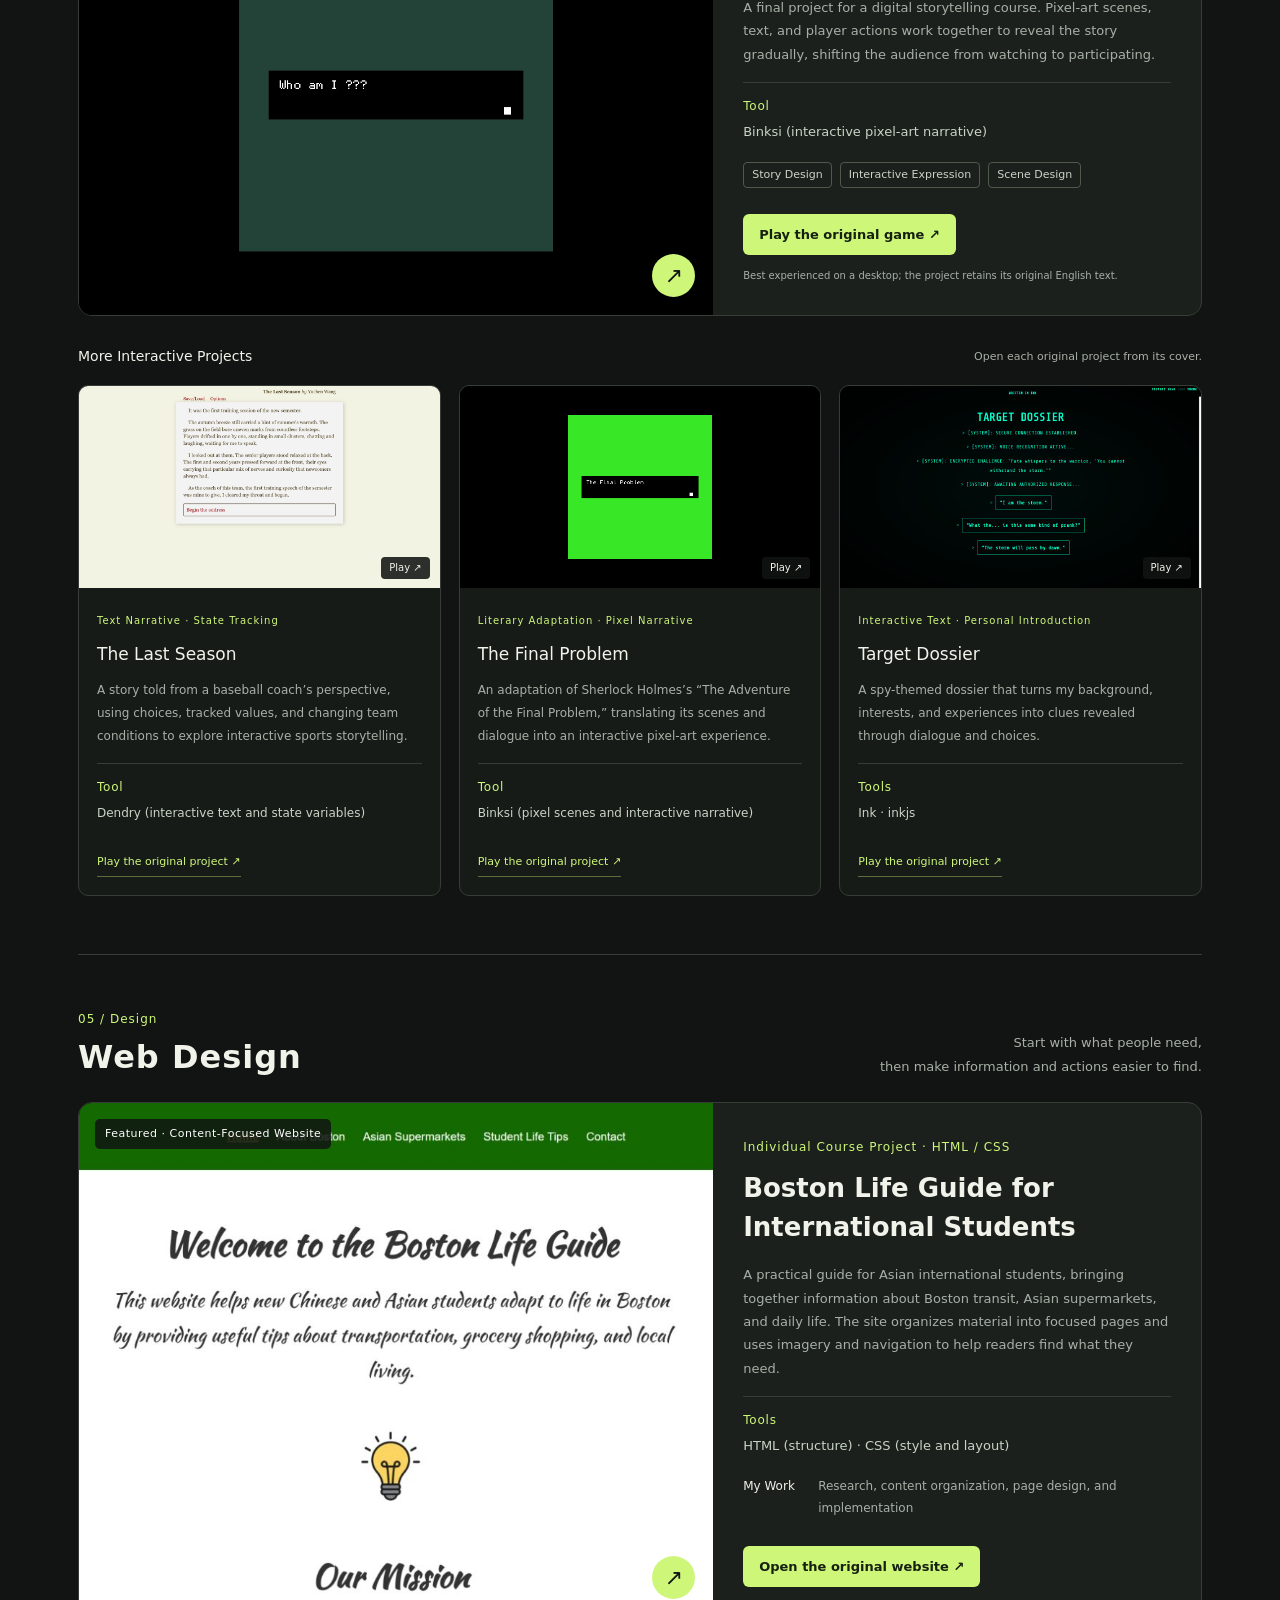
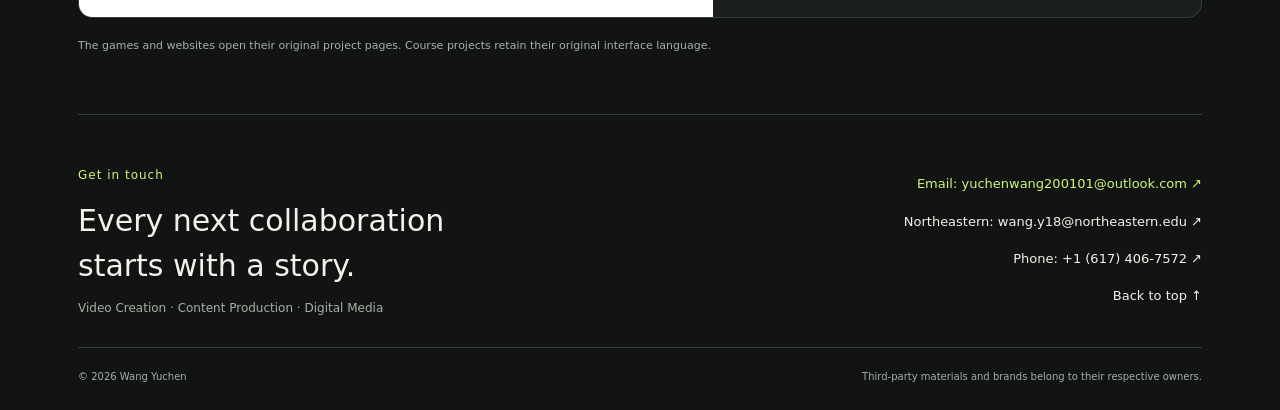
==== commit c5528784: "Add alternate Northeastern contact email" ====
--- a/en/index.html
+++ b/en/index.html
@@ -109,7 +109,7 @@
 </section>
 
 <footer id="contact"><div><span class="section-index">Get in touch</span><h2>Every next collaboration<br>starts with a story.</h2><p>Video Creation · Content Production · Digital Media</p></div>
-  <div class="footer-links"><a href="mailto:yuchenwang200101@outlook.com">Email: yuchenwang200101@outlook.com ↗</a><a href="tel:+16174067572">Phone: +1 (617) 406-7572 ↗</a><a href="#top">Back to top ↑</a></div>
+  <div class="footer-links"><a href="mailto:yuchenwang200101@outlook.com">Email: yuchenwang200101@outlook.com ↗</a><a href="mailto:wang.y18@northeastern.edu">Northeastern: wang.y18@northeastern.edu ↗</a><a href="tel:+16174067572">Phone: +1 (617) 406-7572 ↗</a><a href="#top">Back to top ↑</a></div>
   <div class="footer-bottom"><span>© 2026 Wang Yuchen</span><span>Third-party materials and brands belong to their respective owners.</span></div>
 </footer>
 </main>
